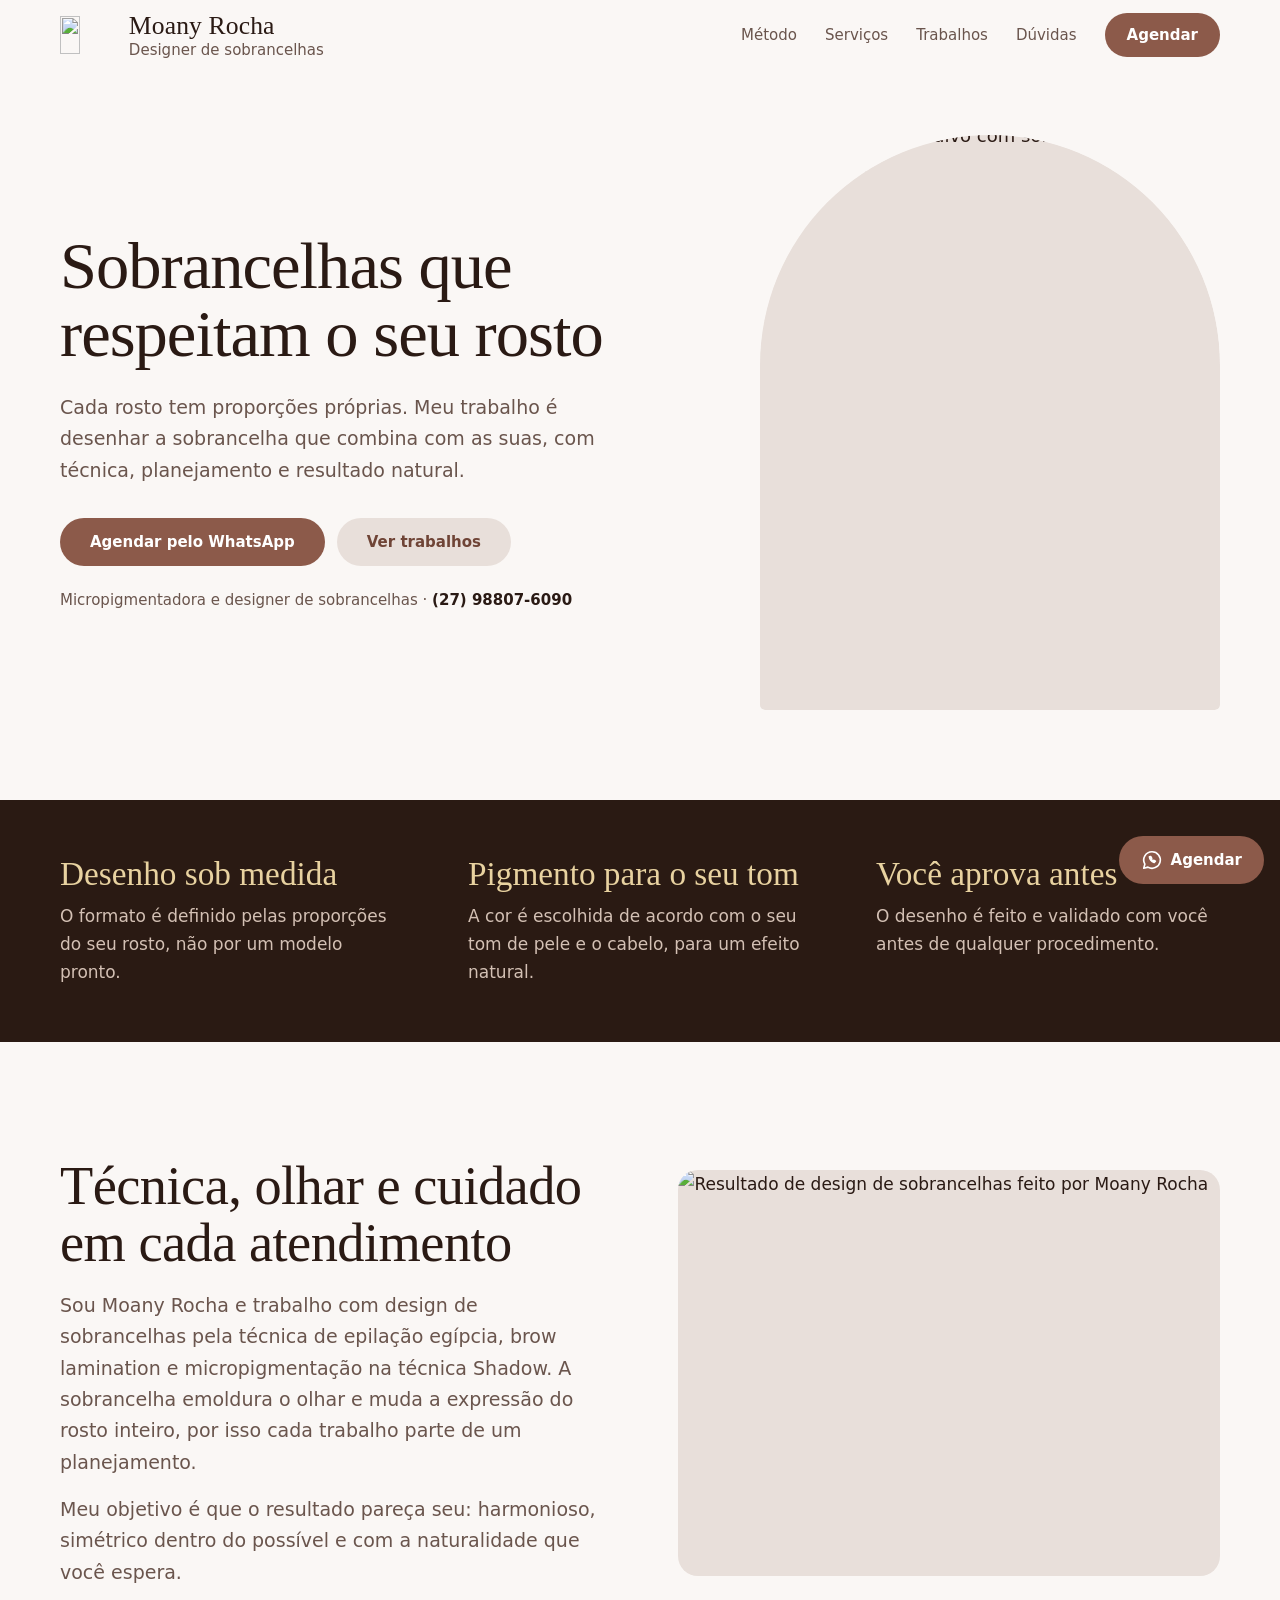
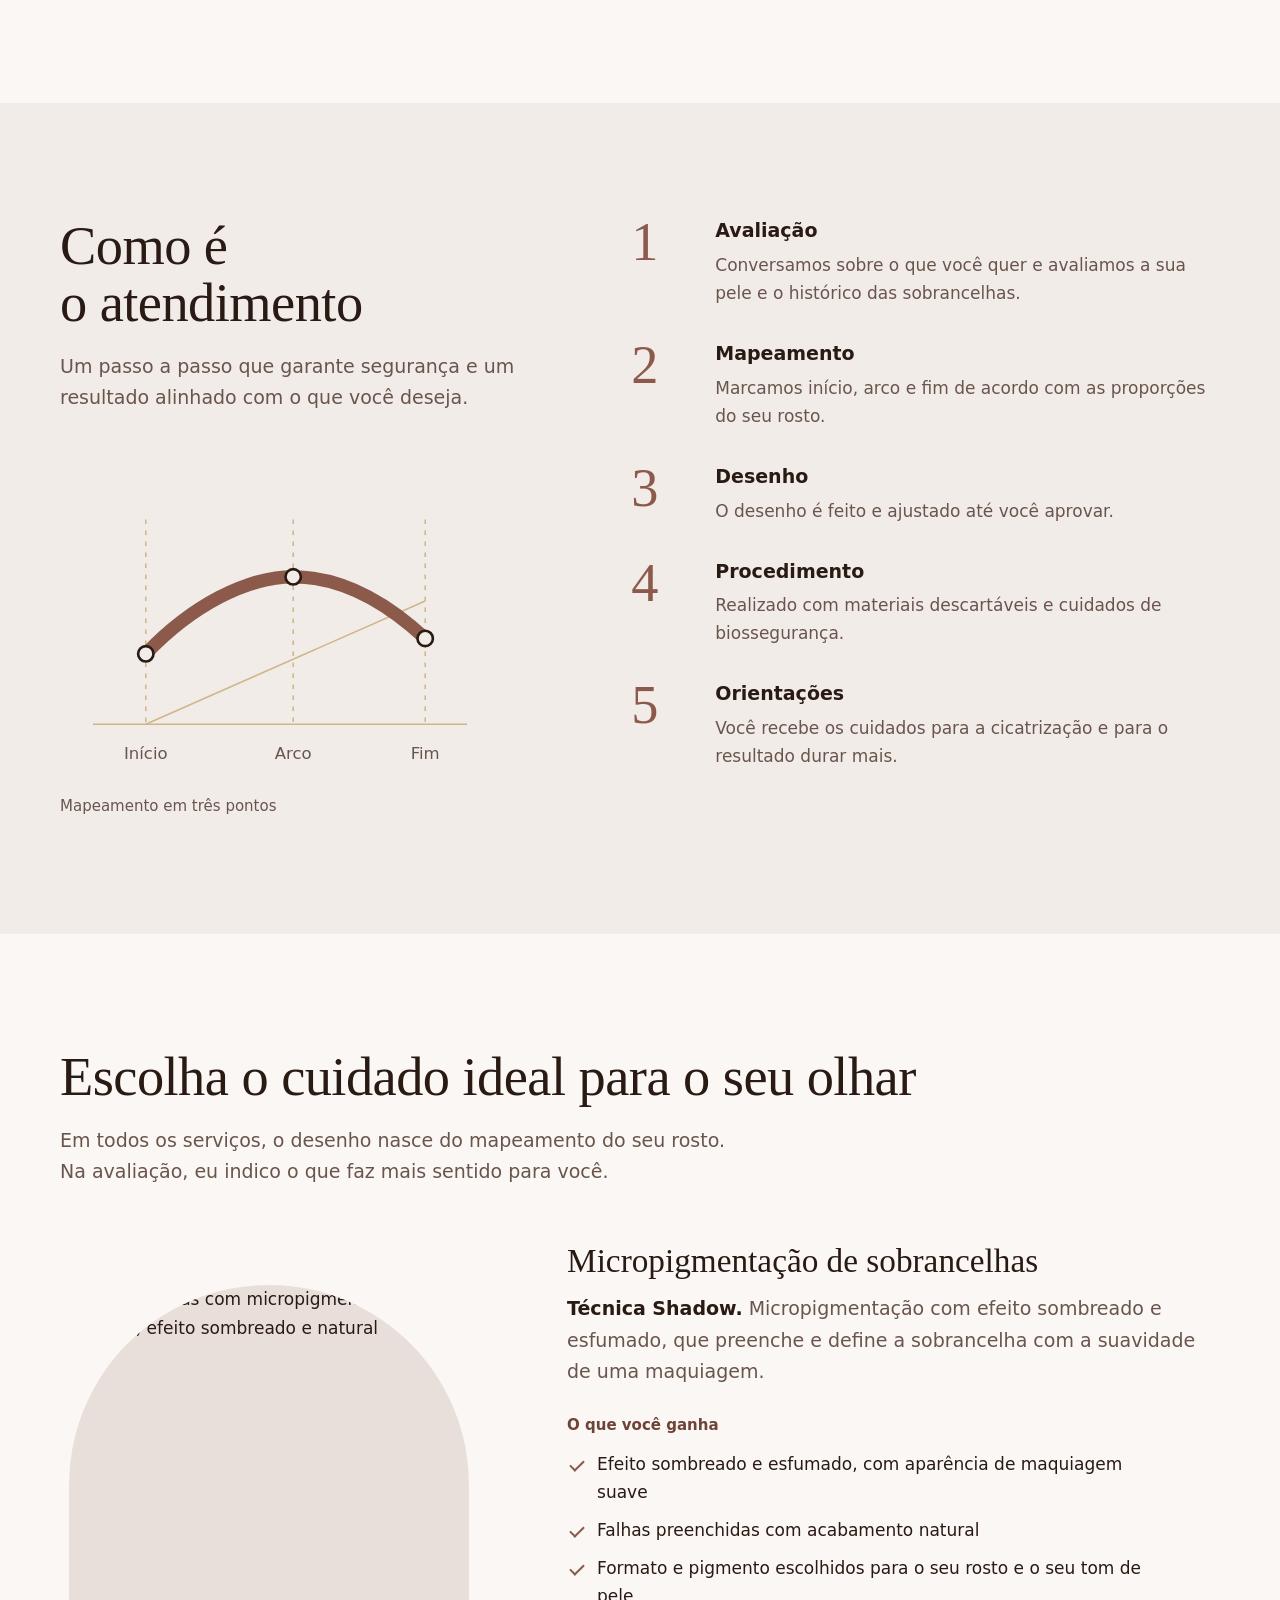
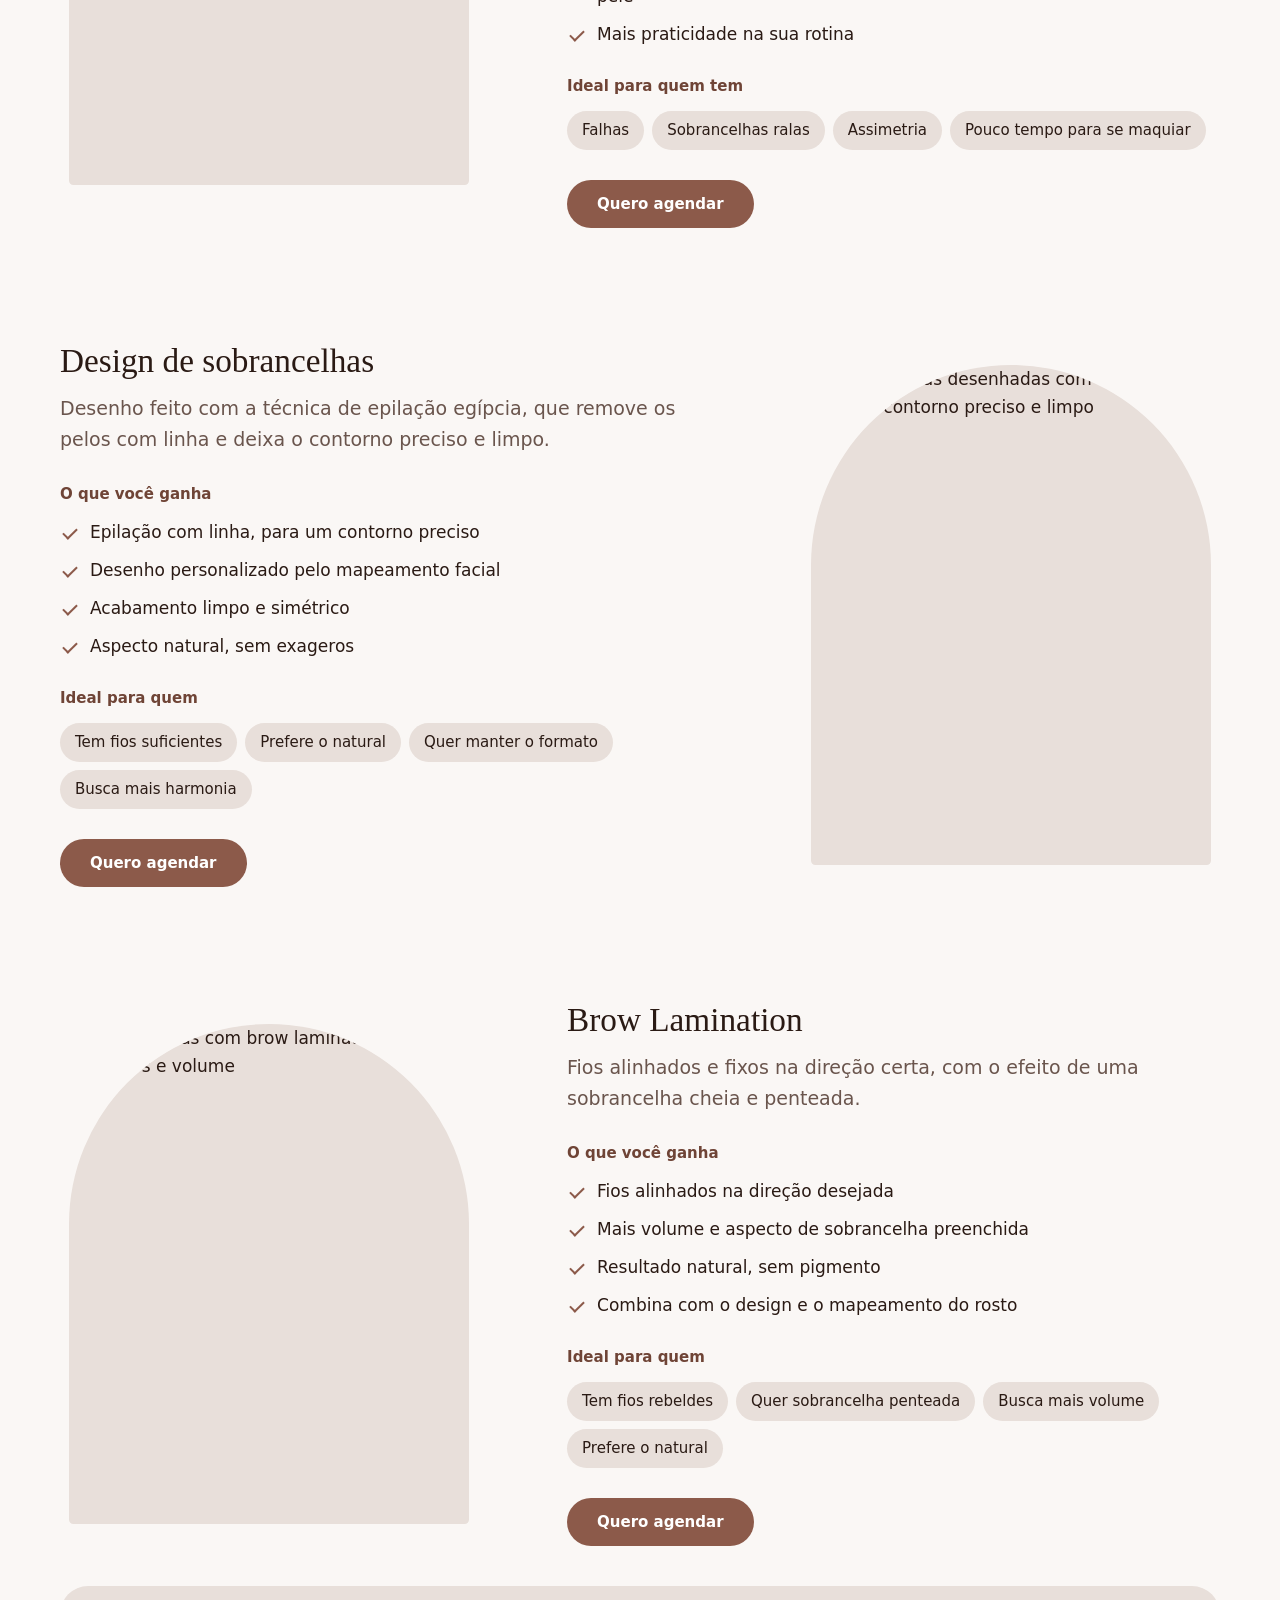
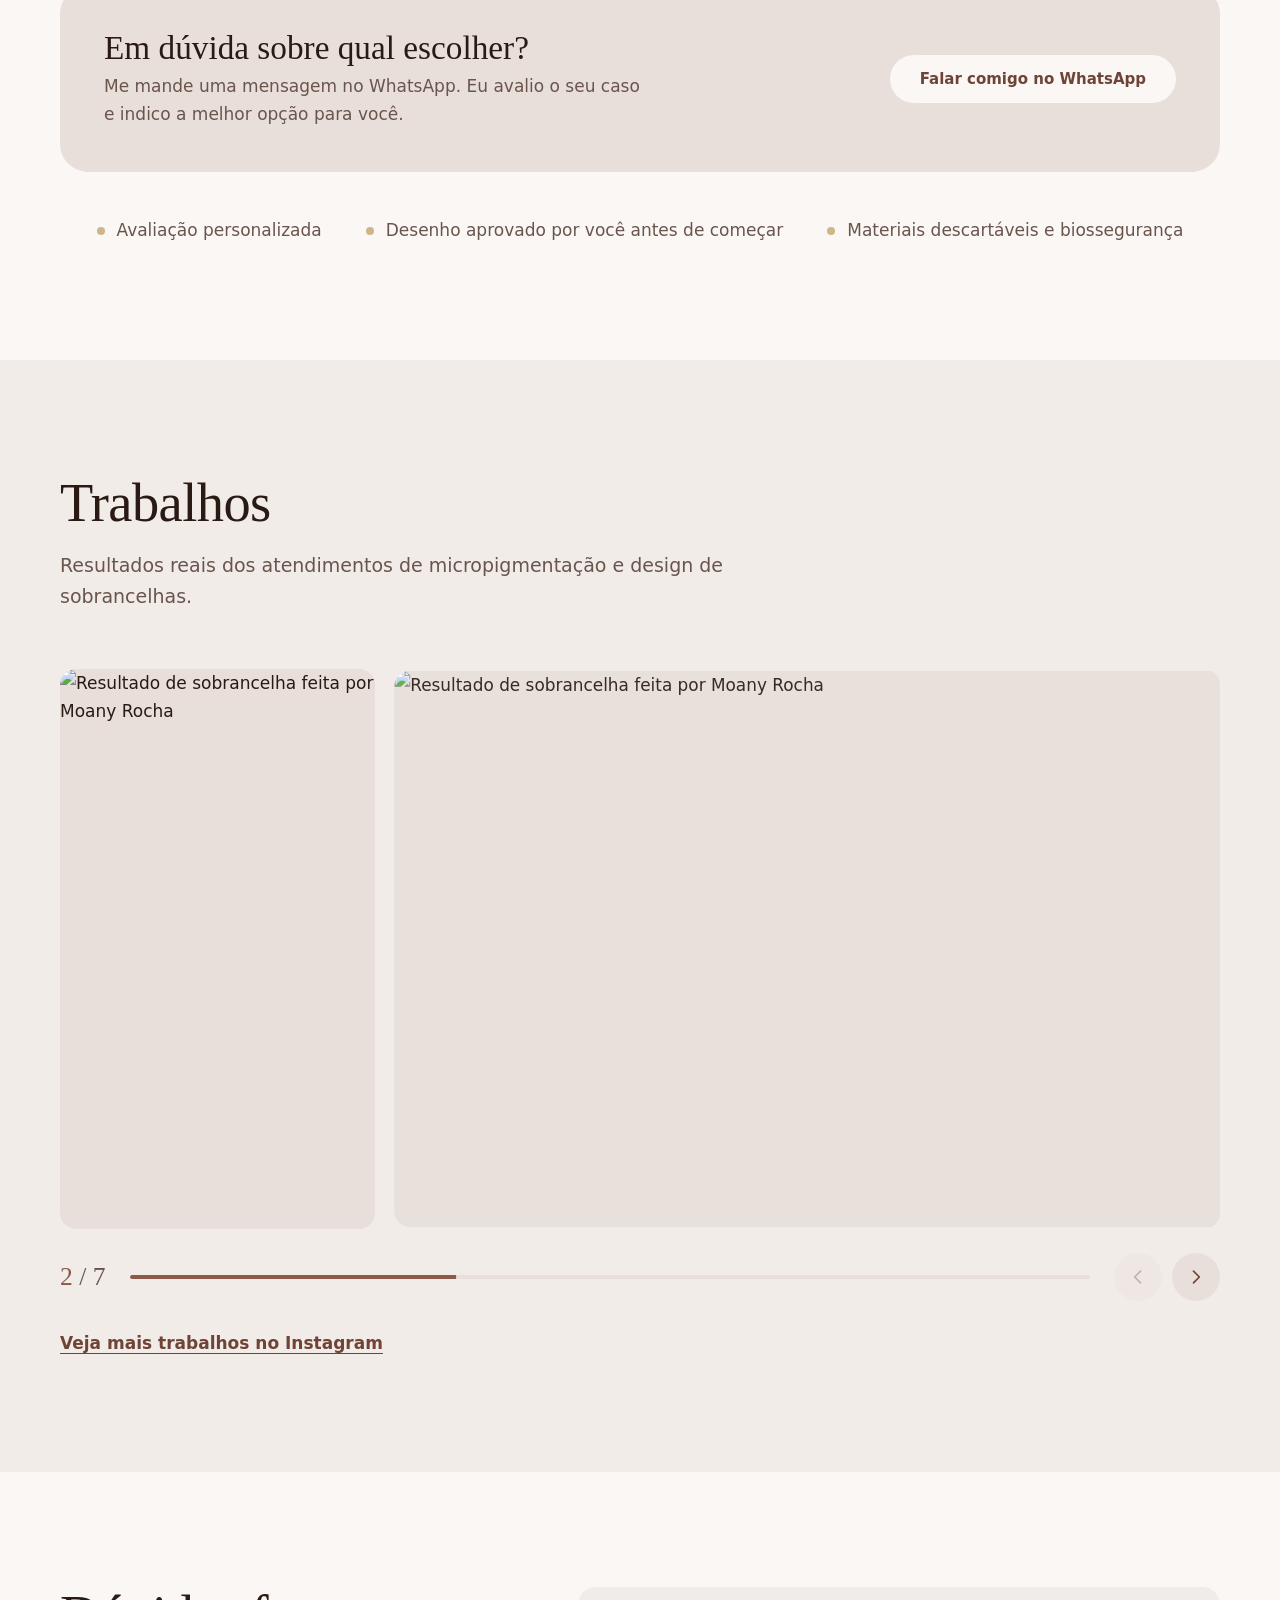
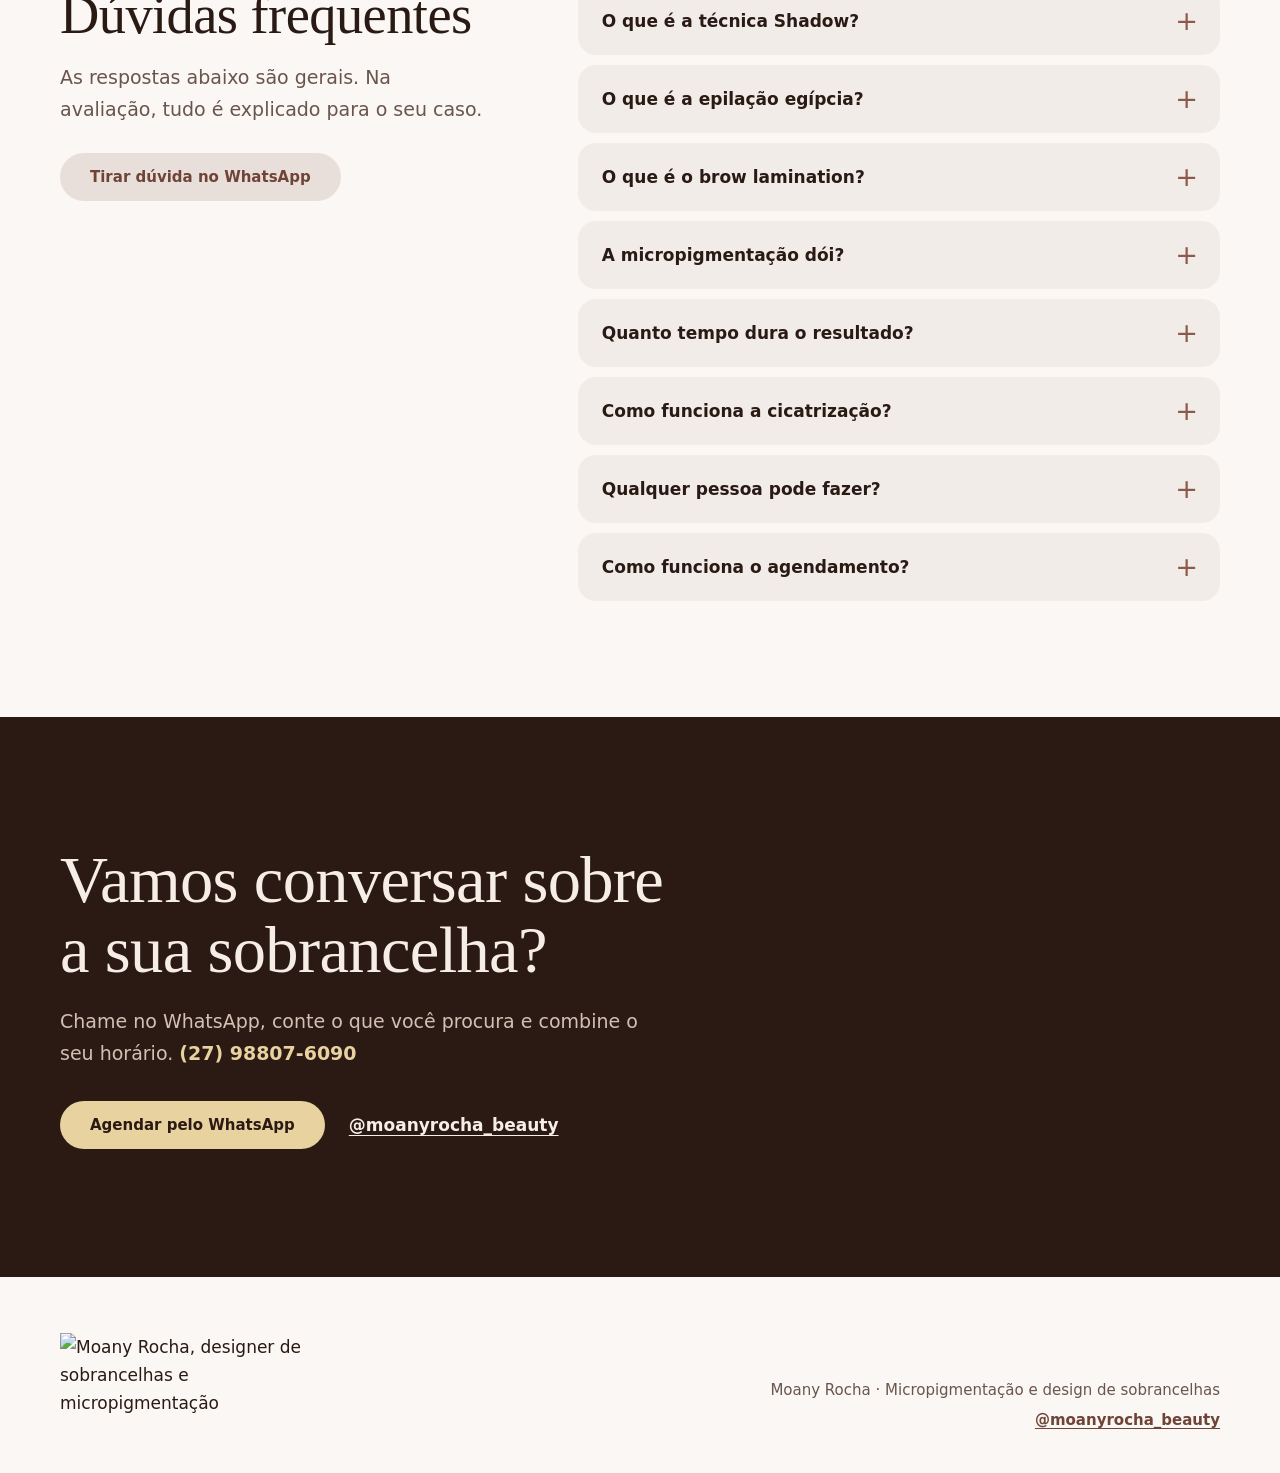
==== moabeauty-redesign/index.html @ 590654b7 "Adiciona arquivos do projeto" ====
<!doctype html>
<html lang="pt-BR">
<head>
<meta charset="utf-8">
<meta name="viewport" content="width=device-width,initial-scale=1,viewport-fit=cover">
<title>Moany Rocha Beauty | Designer de sobrancelhas e micropigmentação</title>
<meta name="description" content="Moany Rocha, designer de sobrancelhas e micropigmentadora. Micropigmentação Shadow, design com epilação egípcia e brow lamination. Agende pelo WhatsApp.">
<meta name="theme-color" content="#faf7f5">
<link rel="icon" href="img/logo-monograma.png" type="image/png">
<link rel="preload" href="fonts/instrument-serif-latin-400-normal.woff2" as="font" type="font/woff2" crossorigin>
<link rel="preload" href="fonts/figtree-latin-wght-normal.woff2" as="font" type="font/woff2" crossorigin>
<script>document.documentElement.classList.add("js")</script>
<style>
@font-face { font-family: "Instrument Serif"; src: url("fonts/instrument-serif-latin-400-normal.woff2") format("woff2"); font-weight: 400; font-style: normal; font-display: swap; }
@font-face { font-family: "Figtree"; src: url("fonts/figtree-latin-wght-normal.woff2") format("woff2"); font-weight: 300 900; font-style: normal; font-display: swap; }

/* ---------- tokens (derivados do logo: bronze-rosado, cacau e dourado do monograma) ---------- */
:root {
  color-scheme: light;
  --ground: #faf7f5;
  --surface: #f2ece9;
  --soft: #e8dfda;
  --ink: #2a1a14;
  --muted: #6a554d;
  --rose: #8c5a4a;
  --rose-deep: #6f4436;
  --cocoa: #2a1a13;
  --gold: #e8d2a0;
  --guide: #cfb68a;
  --on-cocoa: #f6ede7;
  --on-cocoa-muted: #d3c0b4;

  --font-display: "Instrument Serif", "Iowan Old Style", Georgia, serif;
  --font-body: "Figtree", system-ui, -apple-system, "Segoe UI", sans-serif;

  --ease-out: cubic-bezier(0.23, 1, 0.32, 1);
  --ease-in-out: cubic-bezier(0.77, 0, 0.175, 1);
  --radius: 20px;
  --t-small: 15px;
  --t-body: 17px;
  --t-lead: 19px;
  --t-h3: clamp(1.8rem, 2.6vw, 2.1rem);
  --t-h2: clamp(2.3rem, 4.4vw, 3.4rem);
  --t-display: clamp(2.7rem, 5.2vw, 4.7rem);
  interpolate-size: allow-keywords;
}

* { box-sizing: border-box; }
html { scroll-behavior: smooth; scroll-padding-top: 88px; -webkit-text-size-adjust: 100%; scrollbar-color: var(--guide) var(--ground); }
body { margin: 0; background: var(--ground); color: var(--ink); font-family: var(--font-body); font-size: 17px; line-height: 1.65; text-rendering: optimizeLegibility; -webkit-font-smoothing: antialiased; }
img { max-width: 100%; }
[hidden] { display: none !important; }
a { color: inherit; text-underline-offset: 0.22em; }
::selection { background: var(--gold); color: var(--cocoa); }
:focus-visible { outline: 3px solid var(--rose); outline-offset: 3px; border-radius: 6px; }
.on-cocoa :focus-visible, .cocoa :focus-visible { outline-color: var(--gold); }
.skip { position: absolute; left: 12px; top: -64px; z-index: 50; background: var(--cocoa); color: var(--on-cocoa); padding: 12px 18px; border-radius: 999px; text-decoration: none; font-weight: 600; transition: top 160ms var(--ease-out); }
.skip:focus { top: 12px; }

.wrap {
  max-width: 1200px; margin: 0 auto;
  padding-left: max(20px, env(safe-area-inset-left, 0px));
  padding-right: max(20px, env(safe-area-inset-right, 0px));
}

/* ---------- header ---------- */
.top { position: sticky; top: 0; z-index: 20; background: var(--ground); padding-top: env(safe-area-inset-top, 0px); transition: background-color 200ms var(--ease-out); }
.top.scrolled { background: var(--surface); }
.top .wrap { display: flex; align-items: center; justify-content: space-between; gap: 16px; padding-block: 12px; }
.brand { display: flex; align-items: center; gap: 12px; text-decoration: none; line-height: 1.1; min-width: 0; }
.brand img { display: block; height: 38px; width: auto; }
.brand b { display: block; font-family: var(--font-display); font-weight: 400; font-size: 1.6rem; letter-spacing: 0.005em; }
.brand small { display: block; font-size: var(--t-small); color: var(--muted); margin-top: 2px; }
.nav { display: flex; align-items: center; gap: 28px; font-size: var(--t-small); }
.nav a:not(.btn) { color: var(--muted); text-decoration: none; padding-block: 10px; position: relative; transition: color 160ms var(--ease-out); }
.nav a:not(.btn)::after { content: ""; position: absolute; left: 0; right: 0; bottom: 6px; height: 2px; background: var(--rose); transform: scaleX(0); transform-origin: left; transition: transform 240ms var(--ease-out); }
.progress { position: absolute; left: 0; right: 0; bottom: 0; height: 2px; background: var(--rose); transform-origin: left; transform: scaleX(var(--p, 0)); pointer-events: none; }

/* ---------- buttons ---------- */
.btn { display: inline-flex; align-items: center; justify-content: center; padding: 15px 30px; min-height: 48px; border: 0; border-radius: 999px; font: 600 var(--t-small)/1.2 var(--font-body); text-decoration: none; text-align: center; cursor: pointer; transition: background-color 160ms var(--ease-out), color 160ms var(--ease-out), transform 160ms var(--ease-out); -webkit-tap-highlight-color: transparent; }
.btn:active { transform: scale(0.97); }
.btn.primary { background: var(--rose); color: #fff; }
.btn.ghost { background: var(--soft); color: var(--rose-deep); }
.btn.gold { background: var(--gold); color: var(--cocoa); }
.nav .btn { padding: 10px 22px; min-height: 44px; }
@media (hover: hover) and (pointer: fine) {
  .nav a:not(.btn):hover { color: var(--ink); }
  .nav a:not(.btn):hover::after { transform: scaleX(1); }
  .btn.primary:hover { background: var(--rose-deep); }
  .btn.ghost:hover { background: #dfd2ca; }
  .btn.gold:hover { background: #f3e1b6; }
}

/* ---------- arco: a moldura do site ecoa o arco da sobrancelha ---------- */
.arch { margin: 0; aspect-ratio: 4 / 5; border-radius: 999px 999px 22px 22px; overflow: hidden; background: var(--soft); }
.arch img { display: block; width: 100%; height: 100%; object-fit: cover; }

/* ---------- hero ---------- */
.hero { display: grid; grid-template-columns: minmax(0, 1.15fr) minmax(0, 0.85fr); gap: clamp(32px, 6vw, 88px); align-items: center; padding-block: clamp(28px, 5vw, 64px) clamp(48px, 7vw, 96px); }
h1 { font-family: var(--font-display); font-weight: 400; font-size: var(--t-display); line-height: 1.02; letter-spacing: -0.015em; margin: 0 0 24px; text-wrap: balance; }
.lead { max-width: 31em; margin: 0 0 32px; font-size: var(--t-lead); color: var(--muted); }
.btns { display: flex; gap: 12px; flex-wrap: wrap; }
.fine { margin: 22px 0 0; font-size: var(--t-small); color: var(--muted); }
.num { font-weight: 600; color: var(--ink); white-space: nowrap; }
.hero-photo { width: min(100%, 470px); justify-self: end; }
.hero-photo img { scale: 1.06; transform-origin: 50% 40%; }

/* ---------- faixa de princípios (campo cacau) ---------- */
.cocoa { background: var(--cocoa); color: var(--on-cocoa); }
.principles .wrap { display: grid; grid-template-columns: repeat(3, minmax(0, 1fr)); gap: clamp(24px, 5vw, 72px); padding-block: 56px; }
.principles h3 { font-family: var(--font-display); font-weight: 400; font-size: var(--t-h3); line-height: 1.1; margin: 0 0 10px; color: var(--gold); }
.principles p { margin: 0; color: var(--on-cocoa-muted); font-size: var(--t-body); max-width: 24em; }

/* ---------- seções ---------- */
section { padding-block: clamp(64px, 9vw, 120px); }
h2 { font-family: var(--font-display); font-weight: 400; font-size: var(--t-h2); line-height: 1.05; letter-spacing: -0.01em; margin: 0 0 18px; text-wrap: balance; }
h3 { text-wrap: balance; }
.sec-lead { max-width: 36em; color: var(--muted); margin: 0 0 clamp(32px, 5vw, 56px); font-size: var(--t-lead); }
.alt { background: var(--surface); }

.about { display: grid; grid-template-columns: minmax(0, 1fr) minmax(0, 1fr); gap: clamp(32px, 6vw, 88px); align-items: center; }
.about p { margin: 0 0 16px; max-width: 34em; color: var(--muted); font-size: var(--t-lead); }
.about p:last-child { margin: 0; }
.about-photo { margin: 0; aspect-ratio: 4 / 3; border-radius: var(--radius); overflow: hidden; background: var(--soft); }
.about-photo img { display: block; width: 100%; height: 100%; object-fit: cover; object-position: 50% 45%; }

/* ---------- método ---------- */
.method { display: grid; grid-template-columns: minmax(0, 0.9fr) minmax(0, 1.1fr); gap: clamp(32px, 7vw, 104px); align-items: start; }
.method-side { position: sticky; top: 110px; }
.diagram { margin: 8px 0 0; max-width: 440px; }
.diagram svg { display: block; width: 100%; height: auto; }
.diagram figcaption { font-size: var(--t-small); color: var(--muted); margin-top: 6px; }
.g-line { stroke: var(--guide); stroke-width: 1.4; fill: none; }
.g-dash { stroke: var(--guide); stroke-width: 1.4; stroke-dasharray: 4 6; fill: none; }
.g-brow { stroke: var(--rose); stroke-width: 12; stroke-linecap: round; stroke-linejoin: round; fill: none; }
.g-dot { fill: var(--surface); stroke: var(--ink); stroke-width: 2.4; }
.g-txt { fill: var(--muted); font-family: var(--font-body); font-size: 15px; font-weight: 500; }
.steps { list-style: none; margin: 0; padding: 0; display: grid; gap: 34px; counter-reset: s; }
.steps li { counter-increment: s; display: grid; grid-template-columns: 64px minmax(0, 1fr); gap: 8px 20px; align-items: start; }
.steps li::before { content: counter(s); font-family: var(--font-display); font-size: var(--t-h2); line-height: 0.9; color: var(--rose); grid-row: 1 / span 2; font-variant-numeric: lining-nums; }
.steps h3 { margin: 0; font-size: var(--t-lead); font-weight: 600; line-height: 1.3; }
.steps p { margin: 0; color: var(--muted); font-size: var(--t-body); max-width: 32em; }

/* ---------- serviços ---------- */
.svc { display: grid; gap: clamp(64px, 9vw, 120px); }
.svc-row { display: grid; grid-template-columns: minmax(0, 0.78fr) minmax(0, 1.22fr); gap: clamp(32px, 7vw, 104px); align-items: center; }
.svc-row .arch { width: min(100%, 400px); justify-self: center; }
.svc-row:nth-child(even) { grid-template-columns: minmax(0, 1.22fr) minmax(0, 0.78fr); }
.svc-row:nth-child(even) .arch { order: 2; }
.svc h3 { font-family: var(--font-display); font-weight: 400; font-size: var(--t-h3); line-height: 1.08; margin: 0 0 14px; }
.svc .pitch { margin: 0 0 26px; color: var(--muted); font-size: var(--t-lead); max-width: 34em; }
.svc .pitch strong { color: var(--ink); font-weight: 600; }
.svc h4 { margin: 0 0 12px; font-size: var(--t-small); font-weight: 600; color: var(--rose-deep); }
.checks { margin: 0 0 26px; padding: 0; list-style: none; display: grid; gap: 10px; max-width: 34em; }
.checks li { padding-left: 30px; position: relative; font-size: var(--t-body); }
.checks li::before { content: ""; position: absolute; left: 6px; top: 0.4em; width: 6px; height: 12px; border: solid var(--rose); border-width: 0 2px 2px 0; transform: rotate(45deg); }
.chips { display: flex; flex-wrap: wrap; gap: 8px; margin: 0 0 30px; }
.chips span { background: var(--soft); border-radius: 999px; padding: 7px 15px; font-size: var(--t-small); }
.assure { list-style: none; margin: 44px 0 0; padding: 0; display: flex; flex-wrap: wrap; justify-content: center; gap: 12px 44px; color: var(--muted); font-size: var(--t-body); }
.assure li { position: relative; padding-left: 20px; }
.assure li::before { content: ""; position: absolute; left: 0; top: 0.62em; width: 8px; height: 8px; border-radius: 50%; background: var(--guide); }
.unsure { margin-top: 40px; background: var(--soft); border-radius: 28px; padding: clamp(28px, 4vw, 44px); display: flex; align-items: center; justify-content: space-between; gap: 24px; flex-wrap: wrap; }
.unsure h3 { font-family: var(--font-display); font-weight: 400; font-size: var(--t-h3); line-height: 1.1; margin: 0 0 6px; }
.unsure p { margin: 0; color: var(--muted); max-width: 32em; }
.unsure .btn { background: var(--ground); color: var(--rose-deep); }
@media (hover: hover) and (pointer: fine) { .unsure .btn:hover { background: #fff; } }

/* ---------- trabalhos ---------- */
.carousel { --h: clamp(400px, 64vh, 560px); }
.track { display: flex; align-items: center; gap: 16px; overflow-x: auto; scroll-snap-type: x mandatory; scroll-behavior: smooth; scrollbar-width: none; overscroll-behavior-x: contain; cursor: grab; border-radius: 16px; }
.track::-webkit-scrollbar { display: none; }
.track.drag { scroll-snap-type: none; scroll-behavior: auto; cursor: grabbing; user-select: none; }
.slide { flex: 0 0 auto; height: var(--h); margin: 0; border-radius: 16px; overflow: hidden; scroll-snap-align: start; background: var(--soft); opacity: calc(0.55 + 0.45 * var(--a, 1)); }
.slide img { display: block; height: 100%; width: auto; max-width: none; -webkit-user-drag: none; user-select: none; }
.car-ctl { display: flex; align-items: center; gap: 24px; margin-top: 24px; }
.car-count { font-family: var(--font-display); font-size: 1.6rem; line-height: 1; color: var(--muted); font-variant-numeric: tabular-nums; white-space: nowrap; }
.car-count b { font-weight: 400; color: var(--rose); }
.car-bar { flex: 1; height: 4px; background: var(--soft); border-radius: 4px; overflow: hidden; }
.car-bar span { display: block; height: 100%; background: var(--rose); border-radius: 4px; transform-origin: left; transform: scaleX(0.2); transition: transform 200ms var(--ease-out); }
.car-btns { display: flex; gap: 10px; }
.car-btn { width: 48px; height: 48px; border-radius: 50%; border: 0; background: var(--soft); color: var(--rose-deep); display: grid; place-items: center; cursor: pointer; padding: 0; transition: background-color 160ms var(--ease-out), color 160ms var(--ease-out), transform 160ms var(--ease-out), opacity 160ms var(--ease-out); }
.car-btn:active:not(:disabled) { transform: scale(0.95); }
.car-btn:disabled { opacity: 0.35; cursor: default; }
@media (hover: hover) and (pointer: fine) { .car-btn:hover:not(:disabled) { background: var(--rose); color: #fff; } }
.more { margin: 28px 0 0; }
.more a { color: var(--rose-deep); font-weight: 600; }

/* ---------- dúvidas ---------- */
.faq-wrap { display: grid; grid-template-columns: minmax(0, 0.8fr) minmax(0, 1.2fr); gap: clamp(32px, 7vw, 104px); align-items: start; }
.faq-intro { position: sticky; top: 110px; }
.faq-intro .sec-lead { margin-bottom: 28px; }
.faq-list { display: grid; gap: 10px; }
details { background: var(--surface); border-radius: 18px; transition: background-color 200ms var(--ease-out); }
details[open] { background: var(--soft); }
summary { cursor: pointer; list-style: none; padding: 20px 56px 20px 24px; min-height: 60px; font-weight: 600; font-size: var(--t-body); position: relative; border-radius: 18px; }
summary::-webkit-details-marker { display: none; }
summary::after { content: "+"; position: absolute; right: 22px; top: 50%; font-size: 1.7rem; font-weight: 400; line-height: 1; color: var(--rose); transform: translateY(-50%); transition: transform 220ms var(--ease-out); }
details[open] summary::after { transform: translateY(-50%) rotate(45deg); }
details p { margin: 0; padding: 0 24px 22px; color: var(--muted); max-width: 40em; }
details::details-content { block-size: 0; overflow: clip; transition: block-size 260ms var(--ease-out), content-visibility 260ms var(--ease-out) allow-discrete; }
details[open]::details-content { block-size: auto; }
@media (hover: hover) and (pointer: fine) { details:not([open]):hover { background: var(--soft); } }

/* ---------- contato ---------- */
.cta-sec { padding-block: clamp(72px, 10vw, 136px); }
.cta { display: grid; gap: 22px; justify-items: start; }
.cta h2 { color: var(--on-cocoa); max-width: 14em; margin: 0; font-size: var(--t-display); }
.cta p { margin: 0; color: var(--on-cocoa-muted); max-width: 32em; font-size: var(--t-lead); }
.cta .num { color: var(--gold); }
.cta-actions { display: flex; gap: 12px 24px; flex-wrap: wrap; align-items: center; margin-top: 10px; }
.cta-actions a:not(.btn) { color: var(--on-cocoa); font-weight: 600; }

/* ---------- rodapé ---------- */
footer { background: var(--ground); }
.foot { display: flex; align-items: flex-end; justify-content: space-between; gap: 32px; flex-wrap: wrap; padding-block: 56px 40px; }
.foot img { display: block; width: 260px; max-width: 100%; height: auto; }
.foot-info { color: var(--muted); font-size: var(--t-small); display: grid; gap: 6px; justify-items: end; text-align: right; }
.foot-info a { color: var(--rose-deep); font-weight: 600; }

.fab { position: fixed; right: max(16px, env(safe-area-inset-right, 0px)); bottom: calc(16px + env(safe-area-inset-bottom, 0px)); z-index: 25; display: inline-flex; align-items: center; gap: 8px; min-height: 48px; background: var(--rose); color: #fff; padding: 13px 22px; border-radius: 999px; text-decoration: none; font-weight: 600; font-size: 15px; line-height: 1; transition: background-color 160ms var(--ease-out), transform 160ms var(--ease-out), opacity 200ms var(--ease-out), visibility 200ms; }
.fab.away { opacity: 0; visibility: hidden; pointer-events: none; }
.fab:active { transform: scale(0.97); }
@media (hover: hover) and (pointer: fine) { .fab:hover { background: var(--rose-deep); } }

/* ---------- responsivo ---------- */
@media (max-width: 1000px) {
  .method, .faq-wrap { grid-template-columns: minmax(0, 1fr); }
  .method-side, .faq-intro { position: static; }
  .diagram { max-width: 400px; }
}
@media (max-width: 860px) {
  .hero { grid-template-columns: minmax(0, 1fr); gap: 36px; padding-block: 20px 56px; }
  .hero-photo { justify-self: center; width: min(100%, 360px); }
  .about { grid-template-columns: minmax(0, 1fr); }
  .svc-row, .svc-row:nth-child(even) { grid-template-columns: minmax(0, 1fr); gap: 28px; }
  .svc-row:nth-child(even) .arch { order: 0; }
  .svc-row .arch { width: min(100%, 340px); }
  .unsure .btn { width: 100%; }
  .carousel { --h: clamp(320px, 56vh, 440px); }
  .slide.land { height: auto; width: min(520px, calc(100vw - 56px)); }
  .slide.land img { width: 100%; height: auto; }
  .nav a:not(.btn) { display: none; }
  .foot { flex-direction: column; align-items: flex-start; }
  .foot-info { justify-items: start; text-align: left; }
}
@media (max-width: 640px) {
  .principles .wrap { grid-template-columns: minmax(0, 1fr); gap: 28px; padding-block: 44px; }
  .principles p { max-width: none; }
}
@media (max-width: 480px) {
  .fab { width: 56px; height: 56px; padding: 0; justify-content: center; }
  .fab span { display: none; }
}
@media (max-width: 420px) {
  .brand small { display: none; }
  .btns .btn { width: 100%; }
}

/* ---------- movimento (um momento autoral na abertura; o resto é resposta) ---------- */
@media (prefers-reduced-motion: no-preference) {
  @keyframes rise { from { opacity: 0; transform: translateY(18px); } to { opacity: 1; transform: none; } }
  @keyframes unveil { from { opacity: 0; clip-path: inset(14% 0 0 0 round 999px 999px 22px 22px); } to { opacity: 1; clip-path: inset(0 0 0 0 round 999px 999px 22px 22px); } }

  .hero h1, .hero .lead, .hero .btns, .hero .fine { animation: rise 560ms var(--ease-out) both; }
  .hero .lead { animation-delay: 70ms; }
  .hero .btns { animation-delay: 140ms; }
  .hero .fine { animation-delay: 200ms; }
  .hero-photo { animation: unveil 900ms var(--ease-in-out) 80ms both; }

  /* revelação ao rolar: começa visível o suficiente, sai de baixo, rápido */
  .reveal { transition: opacity 520ms var(--ease-out) var(--d, 0ms), transform 520ms var(--ease-out) var(--d, 0ms); }
  .reveal:not(.is-in) { opacity: 0; transform: translateY(18px); }

  /* diagrama se desenha quando entra na tela */
  .js .diagram .g-brow { stroke-dasharray: 1; stroke-dashoffset: 0; }
  .js .diagram:not(.seen) .g-brow { stroke-dashoffset: 1; }
  .js .diagram .g-brow { transition: stroke-dashoffset 1.3s var(--ease-in-out) 0.2s; }
  .js .diagram .g-dot, .js .diagram .g-txt, .js .diagram .g-dash { transition: opacity 400ms var(--ease-out) var(--t, 0ms), scale 400ms var(--ease-out) var(--t, 0ms); transform-box: fill-box; transform-origin: center; }
  .js .diagram:not(.seen) .g-dot { opacity: 0; scale: 0.6; }
  .js .diagram:not(.seen) .g-txt, .js .diagram:not(.seen) .g-dash { opacity: 0; }

  .slide { scale: calc(0.96 + 0.04 * var(--a, 1)); }
  .slide img { transition: scale 600ms var(--ease-out); }
}
@media (prefers-reduced-motion: reduce) {
  html { scroll-behavior: auto; }
  .hero-photo img { scale: 1; }
}
@media (hover: hover) and (pointer: fine) and (prefers-reduced-motion: no-preference) {
  .slide:hover img { scale: 1.03; }
}
</style>
</head>
<body>
<a class="skip" href="#conteudo">Pular para o conteúdo</a>

<header class="top">
  <div class="progress" aria-hidden="true"></div>
  <div class="wrap">
    <a class="brand" href="#inicio" aria-label="Moany Rocha, início"><img src="img/logo-monograma.png" alt="" width="220" height="147"><span><b>Moany Rocha</b><small>Designer de sobrancelhas</small></span></a>
    <nav class="nav" aria-label="Seções">
      <a href="#metodo">Método</a>
      <a href="#servicos">Serviços</a>
      <a href="#trabalhos">Trabalhos</a>
      <a href="#duvidas">Dúvidas</a>
      <a class="btn primary" href="https://wa.me/5527988076090?text=Ol%C3%A1%2C%20Moany%21%20Vim%20pelo%20seu%20site%20e%20gostaria%20de%20agendar%20um%20hor%C3%A1rio.">Agendar</a>
    </nav>
  </div>
</header>

<main id="conteudo">
  <div class="wrap" id="inicio">
    <div class="hero">
      <div>
        <h1>Sobrancelhas que respeitam o seu rosto</h1>
        <p class="lead">Cada rosto tem proporções próprias. Meu trabalho é desenhar a sobrancelha que combina com as suas, com técnica, planejamento e resultado natural.</p>
        <div class="btns">
          <a class="btn primary" href="https://wa.me/5527988076090?text=Ol%C3%A1%2C%20Moany%21%20Vim%20pelo%20seu%20site%20e%20gostaria%20de%20agendar%20um%20hor%C3%A1rio.">Agendar pelo WhatsApp</a>
          <a class="btn ghost" href="#trabalhos">Ver trabalhos</a>
        </div>
        <p class="fine">Micropigmentadora e designer de sobrancelhas · <span class="num">(27) 98807-6090</span></p>
      </div>
      <figure class="arch hero-photo"><img src="img/trabalho-2.jpg" alt="Cliente de cabelo ruivo com sobrancelhas feitas por Moany Rocha" width="720" height="1280" fetchpriority="high" decoding="async"></figure>
    </div>
  </div>

  <div class="principles cocoa">
    <div class="wrap">
      <div><h3>Desenho sob medida</h3><p>O formato é definido pelas proporções do seu rosto, não por um modelo pronto.</p></div>
      <div><h3>Pigmento para o seu tom</h3><p>A cor é escolhida de acordo com o seu tom de pele e o cabelo, para um efeito natural.</p></div>
      <div><h3>Você aprova antes</h3><p>O desenho é feito e validado com você antes de qualquer procedimento.</p></div>
    </div>
  </div>

  <section id="sobre">
    <div class="wrap about">
      <div class="about-copy">
        <h2>Técnica, olhar e cuidado em cada atendimento</h2>
        <p>Sou Moany Rocha e trabalho com design de sobrancelhas pela técnica de epilação egípcia, brow lamination e micropigmentação na técnica Shadow. A sobrancelha emoldura o olhar e muda a expressão do rosto inteiro, por isso cada trabalho parte de um planejamento.</p>
        <p>Meu objetivo é que o resultado pareça seu: harmonioso, simétrico dentro do possível e com a naturalidade que você espera.</p>
      </div>
      <figure class="about-photo"><img src="img/trabalho-6.jpg" alt="Resultado de design de sobrancelhas feito por Moany Rocha" width="1100" height="825" loading="lazy" decoding="async"></figure>
    </div>
  </section>

  <section id="metodo" class="alt">
    <div class="wrap method">
      <div class="method-side">
        <h2>Como é o atendimento</h2>
        <p class="sec-lead">Um passo a passo que garante segurança e um resultado alinhado com o que você deseja.</p>
        <figure class="diagram">
          <svg viewBox="0 0 400 290" role="img" aria-label="Diagrama do mapeamento da sobrancelha em três pontos: início, arco e fim">
            <line class="g-line" x1="30" y1="232" x2="370" y2="232"/>
            <line class="g-dash" x1="78" y1="46" x2="78" y2="232" style="--t:200ms"/>
            <line class="g-dash" x1="212" y1="46" x2="212" y2="232" style="--t:300ms"/>
            <line class="g-dash" x1="332" y1="46" x2="332" y2="232" style="--t:400ms"/>
            <path class="g-line" d="M78 232 L332 120"/>
            <path class="g-brow" pathLength="1" d="M78 168 C120 124 170 98 212 98 C262 98 304 128 332 154"/>
            <circle class="g-dot" cx="78" cy="168" r="7" style="--t:500ms"/>
            <circle class="g-dot" cx="212" cy="98" r="7" style="--t:900ms"/>
            <circle class="g-dot" cx="332" cy="154" r="7" style="--t:1300ms"/>
            <text class="g-txt" x="78" y="264" text-anchor="middle" style="--t:500ms">Início</text>
            <text class="g-txt" x="212" y="264" text-anchor="middle" style="--t:900ms">Arco</text>
            <text class="g-txt" x="332" y="264" text-anchor="middle" style="--t:1300ms">Fim</text>
          </svg>
          <figcaption>Mapeamento em três pontos</figcaption>
        </figure>
      </div>
      <ol class="steps">
        <li><h3>Avaliação</h3><p>Conversamos sobre o que você quer e avaliamos a sua pele e o histórico das sobrancelhas.</p></li>
        <li><h3>Mapeamento</h3><p>Marcamos início, arco e fim de acordo com as proporções do seu rosto.</p></li>
        <li><h3>Desenho</h3><p>O desenho é feito e ajustado até você aprovar.</p></li>
        <li><h3>Procedimento</h3><p>Realizado com materiais descartáveis e cuidados de biossegurança.</p></li>
        <li><h3>Orientações</h3><p>Você recebe os cuidados para a cicatrização e para o resultado durar mais.</p></li>
      </ol>
    </div>
  </section>

  <section id="servicos">
    <div class="wrap">
      <h2>Escolha o cuidado ideal para o seu olhar</h2>
      <p class="sec-lead">Em todos os serviços, o desenho nasce do mapeamento do seu rosto. Na avaliação, eu indico o que faz mais sentido para você.</p>
      <div class="svc">
        <article class="svc-row">
          <figure class="arch"><img src="img/trabalho-7.jpg" alt="Sobrancelhas com micropigmentação Shadow, efeito sombreado e natural" width="800" height="1421" loading="lazy" decoding="async"></figure>
          <div class="svc-body">
            <h3>Micropigmentação de sobrancelhas</h3>
            <p class="pitch"><strong>Técnica Shadow.</strong> Micropigmentação com efeito sombreado e esfumado, que preenche e define a sobrancelha com a suavidade de uma maquiagem.</p>
            <h4>O que você ganha</h4>
            <ul class="checks">
              <li>Efeito sombreado e esfumado, com aparência de maquiagem suave</li>
              <li>Falhas preenchidas com acabamento natural</li>
              <li>Formato e pigmento escolhidos para o seu rosto e o seu tom de pele</li>
              <li>Mais praticidade na sua rotina</li>
            </ul>
            <h4>Ideal para quem tem</h4>
            <div class="chips"><span>Falhas</span><span>Sobrancelhas ralas</span><span>Assimetria</span><span>Pouco tempo para se maquiar</span></div>
            <a class="btn primary" href="https://wa.me/5527988076090?text=Ol%C3%A1%2C%20Moany%21%20Vim%20pelo%20seu%20site%20e%20gostaria%20de%20agendar%20um%20hor%C3%A1rio.">Quero agendar</a>
          </div>
        </article>

        <article class="svc-row">
          <figure class="arch"><img src="img/trabalho-3.jpg" alt="Sobrancelhas desenhadas com epilação egípcia, contorno preciso e limpo" width="1100" height="619" loading="lazy" decoding="async" style="object-position: 64% 50%"></figure>
          <div class="svc-body">
            <h3>Design de sobrancelhas</h3>
            <p class="pitch">Desenho feito com a técnica de epilação egípcia, que remove os pelos com linha e deixa o contorno preciso e limpo.</p>
            <h4>O que você ganha</h4>
            <ul class="checks">
              <li>Epilação com linha, para um contorno preciso</li>
              <li>Desenho personalizado pelo mapeamento facial</li>
              <li>Acabamento limpo e simétrico</li>
              <li>Aspecto natural, sem exageros</li>
            </ul>
            <h4>Ideal para quem</h4>
            <div class="chips"><span>Tem fios suficientes</span><span>Prefere o natural</span><span>Quer manter o formato</span><span>Busca mais harmonia</span></div>
            <a class="btn primary" href="https://wa.me/5527988076090?text=Ol%C3%A1%2C%20Moany%21%20Vim%20pelo%20seu%20site%20e%20gostaria%20de%20agendar%20um%20hor%C3%A1rio.">Quero agendar</a>
          </div>
        </article>

        <article class="svc-row">
          <figure class="arch"><img src="img/trabalho-5.jpg" alt="Sobrancelhas com brow lamination, fios alinhados e volume" width="800" height="1421" loading="lazy" decoding="async"></figure>
          <div class="svc-body">
            <h3>Brow Lamination</h3>
            <p class="pitch">Fios alinhados e fixos na direção certa, com o efeito de uma sobrancelha cheia e penteada.</p>
            <h4>O que você ganha</h4>
            <ul class="checks">
              <li>Fios alinhados na direção desejada</li>
              <li>Mais volume e aspecto de sobrancelha preenchida</li>
              <li>Resultado natural, sem pigmento</li>
              <li>Combina com o design e o mapeamento do rosto</li>
            </ul>
            <h4>Ideal para quem</h4>
            <div class="chips"><span>Tem fios rebeldes</span><span>Quer sobrancelha penteada</span><span>Busca mais volume</span><span>Prefere o natural</span></div>
            <a class="btn primary" href="https://wa.me/5527988076090?text=Ol%C3%A1%2C%20Moany%21%20Vim%20pelo%20seu%20site%20e%20gostaria%20de%20agendar%20um%20hor%C3%A1rio.">Quero agendar</a>
          </div>
        </article>
      </div>

      <div class="unsure">
        <div>
          <h3>Em dúvida sobre qual escolher?</h3>
          <p>Me mande uma mensagem no WhatsApp. Eu avalio o seu caso e indico a melhor opção para você.</p>
        </div>
        <a class="btn ghost" href="https://wa.me/5527988076090?text=Ol%C3%A1%2C%20Moany%21%20Vim%20pelo%20seu%20site%20e%20tenho%20uma%20d%C3%BAvida%20sobre%20qual%20servi%C3%A7o%20escolher.">Falar comigo no WhatsApp</a>
      </div>

      <ul class="assure">
        <li>Avaliação personalizada</li>
        <li>Desenho aprovado por você antes de começar</li>
        <li>Materiais descartáveis e biossegurança</li>
      </ul>
    </div>
  </section>

  <section id="trabalhos" class="alt">
    <div class="wrap">
      <h2>Trabalhos</h2>
      <p class="sec-lead">Resultados reais dos atendimentos de micropigmentação e design de sobrancelhas.</p>
      <div class="carousel">
        <div class="track" id="track" tabindex="0" role="region" aria-label="Fotos dos trabalhos">
          <figure class="slide"><img src="img/trabalho-1.jpg" alt="Resultado de sobrancelha feita por Moany Rocha" width="720" height="1280" draggable="false" loading="lazy" decoding="async"></figure>
          <figure class="slide land"><img src="img/trabalho-3.jpg" alt="Resultado de sobrancelha feita por Moany Rocha" width="1100" height="619" draggable="false" loading="lazy" decoding="async"></figure>
          <figure class="slide"><img src="img/trabalho-5.jpg" alt="Resultado de sobrancelha feita por Moany Rocha" width="800" height="1421" draggable="false" loading="lazy" decoding="async"></figure>
          <figure class="slide"><img src="img/trabalho-2.jpg" alt="Resultado de sobrancelha feita por Moany Rocha" width="720" height="1280" draggable="false" loading="lazy" decoding="async"></figure>
          <figure class="slide land"><img src="img/trabalho-6.jpg" alt="Resultado de sobrancelha feita por Moany Rocha" width="1100" height="825" draggable="false" loading="lazy" decoding="async"></figure>
          <figure class="slide"><img src="img/trabalho-4.jpg" alt="Resultado de sobrancelha feita por Moany Rocha" width="800" height="1421" draggable="false" loading="lazy" decoding="async"></figure>
          <figure class="slide"><img src="img/trabalho-7.jpg" alt="Resultado de sobrancelha feita por Moany Rocha" width="800" height="1421" draggable="false" loading="lazy" decoding="async"></figure>
        </div>
        <div class="car-ctl">
          <span class="car-count" aria-hidden="true"><b id="cnt">1</b> / <span id="tot">7</span></span>
          <div class="car-bar" aria-hidden="true"><span></span></div>
          <div class="car-btns">
            <button class="car-btn" id="prev" type="button" aria-label="Fotos anteriores"><svg viewBox="0 0 24 24" width="20" height="20" fill="none" stroke="currentColor" stroke-width="2" stroke-linecap="round" stroke-linejoin="round" aria-hidden="true"><path d="M15 5l-7 7 7 7"/></svg></button>
            <button class="car-btn" id="next" type="button" aria-label="Próximas fotos"><svg viewBox="0 0 24 24" width="20" height="20" fill="none" stroke="currentColor" stroke-width="2" stroke-linecap="round" stroke-linejoin="round" aria-hidden="true"><path d="M9 5l7 7-7 7"/></svg></button>
          </div>
        </div>
      </div>
      <p class="more"><a href="https://www.instagram.com/moanyrocha_beauty/">Veja mais trabalhos no Instagram</a></p>
    </div>
  </section>

  <section id="duvidas">
    <div class="wrap faq-wrap">
      <div class="faq-intro">
        <h2>Dúvidas frequentes</h2>
        <p class="sec-lead">As respostas abaixo são gerais. Na avaliação, tudo é explicado para o seu caso.</p>
        <a class="btn ghost" href="https://wa.me/5527988076090?text=Ol%C3%A1%2C%20Moany%21%20Vim%20pelo%20seu%20site%20e%20tenho%20uma%20d%C3%BAvida.">Tirar dúvida no WhatsApp</a>
      </div>
      <div class="faq-list">
        <details>
          <summary>O que é a técnica Shadow?</summary>
          <p>É uma técnica de micropigmentação que cria um efeito sombreado e esfumado, parecido com a sombra de uma maquiagem, em vez de fios individuais desenhados.</p>
        </details>
        <details>
          <summary>O que é a epilação egípcia?</summary>
          <p>É uma técnica de remoção de pelos feita com linha. Ela permite contornar o desenho da sobrancelha com precisão e deixar o acabamento limpo.</p>
        </details>
        <details>
          <summary>O que é o brow lamination?</summary>
          <p>É um tratamento que alinha os fios da sobrancelha e os mantém na direção desejada, deixando-a mais preenchida e penteada, sem pigmento. O efeito é temporário e a duração varia de pessoa para pessoa.</p>
        </details>
        <details>
          <summary>A micropigmentação dói?</summary>
          <p>A sensação varia de pessoa para pessoa. Normalmente é usado anestésico tópico para deixar o procedimento mais confortável.</p>
        </details>
        <details>
          <summary>Quanto tempo dura o resultado?</summary>
          <p>A duração depende do tipo de pele, do pigmento, da exposição ao sol e dos cuidados depois. Por ser semipermanente, o resultado desbota com o tempo e pede retoques periódicos.</p>
        </details>
        <details>
          <summary>Como funciona a cicatrização?</summary>
          <p>Nos primeiros dias a cor pode parecer mais intensa e depois suaviza. Seguir as orientações de cuidados é essencial para um bom resultado, e eu explico tudo no atendimento.</p>
        </details>
        <details>
          <summary>Qualquer pessoa pode fazer?</summary>
          <p>Nem sempre. Gestantes, lactantes e pessoas com algumas condições de saúde ou de pele precisam de avaliação antes. Por isso começamos sempre pela conversa.</p>
        </details>
        <details>
          <summary>Como funciona o agendamento?</summary>
          <p>Pelo WhatsApp. Clique em qualquer botão de agendar, mande uma mensagem e eu respondo com os horários disponíveis.</p>
        </details>
      </div>
    </div>
  </section>

  <section id="contato" class="cocoa cta-sec">
    <div class="wrap cta">
      <h2>Vamos conversar sobre a sua sobrancelha?</h2>
      <p>Chame no WhatsApp, conte o que você procura e combine o seu horário. <span class="num">(27) 98807-6090</span></p>
      <div class="cta-actions">
        <a class="btn gold" href="https://wa.me/5527988076090?text=Ol%C3%A1%2C%20Moany%21%20Vim%20pelo%20seu%20site%20e%20gostaria%20de%20agendar%20um%20hor%C3%A1rio.">Agendar pelo WhatsApp</a>
        <a href="https://www.instagram.com/moanyrocha_beauty/">@moanyrocha_beauty</a>
      </div>
    </div>
  </section>
</main>

<footer>
  <div class="wrap foot">
    <img src="img/logo-completa.png" alt="Moany Rocha, designer de sobrancelhas e micropigmentação" width="900" height="346" loading="lazy" decoding="async">
    <div class="foot-info">
      <span>Moany Rocha · Micropigmentação e design de sobrancelhas</span>
      <a href="https://www.instagram.com/moanyrocha_beauty/">@moanyrocha_beauty</a>
    </div>
  </div>
</footer>

<a class="fab" href="https://wa.me/5527988076090?text=Ol%C3%A1%2C%20Moany%21%20Vim%20pelo%20seu%20site%20e%20gostaria%20de%20agendar%20um%20hor%C3%A1rio." aria-label="Agendar pelo WhatsApp">
  <svg viewBox="0 0 24 24" width="22" height="22" fill="none" stroke="currentColor" stroke-width="1.8" stroke-linecap="round" stroke-linejoin="round" aria-hidden="true"><path d="M12 3a9 9 0 0 0-7.8 13.5L3 21l4.6-1.2A9 9 0 1 0 12 3z"/><path d="M9.2 8.6c.3 2.6 2.4 5 5.2 6l1.3-1.3-1.9-1-.8.7a4.6 4.6 0 0 1-2-2l.7-.8-1-1.9z"/></svg>
  <span>Agendar</span>
</a>

<script>
(function () {
  var top = document.querySelector(".top");
  var bar = document.querySelector(".progress");
  var heroImg = document.querySelector(".hero-photo img");
  var reduce = window.matchMedia && window.matchMedia("(prefers-reduced-motion: reduce)").matches;
  var ticking = false;

  function clamp(v, a, b) { return Math.max(a, Math.min(b, v)); }

  function frame() {
    ticking = false;
    var y = window.scrollY || window.pageYOffset || 0;
    var vh = window.innerHeight || document.documentElement.clientHeight;
    var max = Math.max(1, document.documentElement.scrollHeight - vh);
    top.classList.toggle("scrolled", y > 8);
    bar.style.setProperty("--p", clamp(y / max, 0, 1).toFixed(4));
    if (!reduce && heroImg) heroImg.style.translate = "0 " + (clamp(y, 0, 700) * 0.035).toFixed(1) + "px";
  }
  function onScroll() { if (!ticking) { ticking = true; window.requestAnimationFrame(frame); } }
  window.addEventListener("scroll", onScroll, { passive: true });
  window.addEventListener("resize", onScroll);
  frame();

  /* carrossel */
  var track = document.getElementById("track");
  if (track) {
    var prev = document.getElementById("prev"), next = document.getElementById("next");
    var fill = document.querySelector(".car-bar span");
    var slides = Array.prototype.slice.call(track.querySelectorAll(".slide"));
    var cnt = document.getElementById("cnt");
        document.getElementById("tot").textContent = slides.length;
    var updCar = function () {
      var max = track.scrollWidth - track.clientWidth;
      var r = (track.scrollLeft + track.clientWidth) / Math.max(1, track.scrollWidth);
      fill.style.transform = "scaleX(" + clamp(r, 0, 1).toFixed(3) + ")";
      var tr = track.getBoundingClientRect(), last = 0;
      slides.forEach(function (sl, i) {
        var b = sl.getBoundingClientRect();
        var vis = Math.max(0, Math.min(b.right, tr.right) - Math.max(b.left, tr.left));
        var a = clamp(vis / Math.max(1, b.width), 0, 1);
        sl.style.setProperty("--a", a.toFixed(3));
        if (a > 0.6) last = i;
      });
      cnt.textContent = last + 1;
      prev.disabled = track.scrollLeft <= 2;
      next.disabled = track.scrollLeft >= max - 2;
    };
    var go = function (d) { track.scrollBy({ left: d * track.clientWidth * 0.85, behavior: reduce ? "auto" : "smooth" }); };
    prev.addEventListener("click", function () { go(-1); });
    next.addEventListener("click", function () { go(1); });
    track.addEventListener("scroll", updCar, { passive: true });
    window.addEventListener("resize", updCar);
    track.querySelectorAll("img").forEach(function (im) { im.addEventListener("load", updCar); });
    track.addEventListener("keydown", function (e) {
      if (e.key === "ArrowRight") { e.preventDefault(); go(1); }
      if (e.key === "ArrowLeft") { e.preventDefault(); go(-1); }
    });
    updCar();
    var down = false, sx = 0, sl0 = 0;
    track.addEventListener("pointerdown", function (e) {
      if (e.pointerType !== "mouse" || e.button !== 0) return;
      down = true; sx = e.clientX; sl0 = track.scrollLeft; track.classList.add("drag");
    });
    window.addEventListener("pointermove", function (e) { if (down) track.scrollLeft = sl0 - (e.clientX - sx); });
    window.addEventListener("pointerup", function () { if (!down) return; down = false; track.classList.remove("drag"); });
  }

  /* diagrama: se desenha ao entrar na tela */
  var diagram = document.querySelector(".diagram");
  if (diagram) {
    if (!("IntersectionObserver" in window)) { diagram.classList.add("seen"); }
    else {
      var dio = new IntersectionObserver(function (entries) {
        entries.forEach(function (en) { if (en.isIntersecting) { diagram.classList.add("seen"); dio.disconnect(); } });
      }, { threshold: 0.35 });
      dio.observe(diagram);
    }
  }

  /* o botão flutuante sai de cena quando o contato ou o rodapé já estão na tela */
  var fab = document.querySelector(".fab");
  var closers = document.querySelectorAll("#contato, footer");
  if (fab && closers.length && "IntersectionObserver" in window) {
    var seenNow = new Set();
    var fio = new IntersectionObserver(function (entries) {
      entries.forEach(function (en) { if (en.isIntersecting) seenNow.add(en.target); else seenNow.delete(en.target); });
      fab.classList.toggle("away", seenNow.size > 0);
    }, { threshold: 0.2 });
    closers.forEach(function (el) { fio.observe(el); });
  }

  if (reduce || !("IntersectionObserver" in window)) return;

  /* revelação ao rolar: sempre legível sem JS, escalonada em passos curtos */
  var groups = [
    ".principles .wrap > div", "section h2", ".sec-lead", ".about-copy > p", ".about-photo",
    ".steps li", ".svc-row .arch", ".svc-body", ".assure", ".unsure", ".carousel", ".more",
    ".faq-list details", ".cta > *", ".cta-actions"
  ];
  var els = [];
  groups.forEach(function (sel) {
    Array.prototype.forEach.call(document.querySelectorAll(sel), function (el, i) {
      el.classList.add("reveal");
      el.style.setProperty("--d", Math.min(i, 3) * 60 + "ms");
      els.push(el);
    });
  });

  function settle(el) { el.classList.remove("reveal"); el.classList.remove("is-in"); el.style.removeProperty("--d"); }
  var io = new IntersectionObserver(function (entries) {
    entries.forEach(function (en) {
      if (!en.isIntersecting) return;
      var el = en.target;
      el.classList.add("is-in");
      io.unobserve(el);
      setTimeout(function () { settle(el); }, 1000);
    });
  }, { threshold: 0.12, rootMargin: "0px 0px -8% 0px" });

  var vh0 = window.innerHeight || document.documentElement.clientHeight;
  els.forEach(function (el) {
    if (el.getBoundingClientRect().top < vh0 * 0.92) settle(el);
    else io.observe(el);
  });
})();
</script>
</body>
</html>
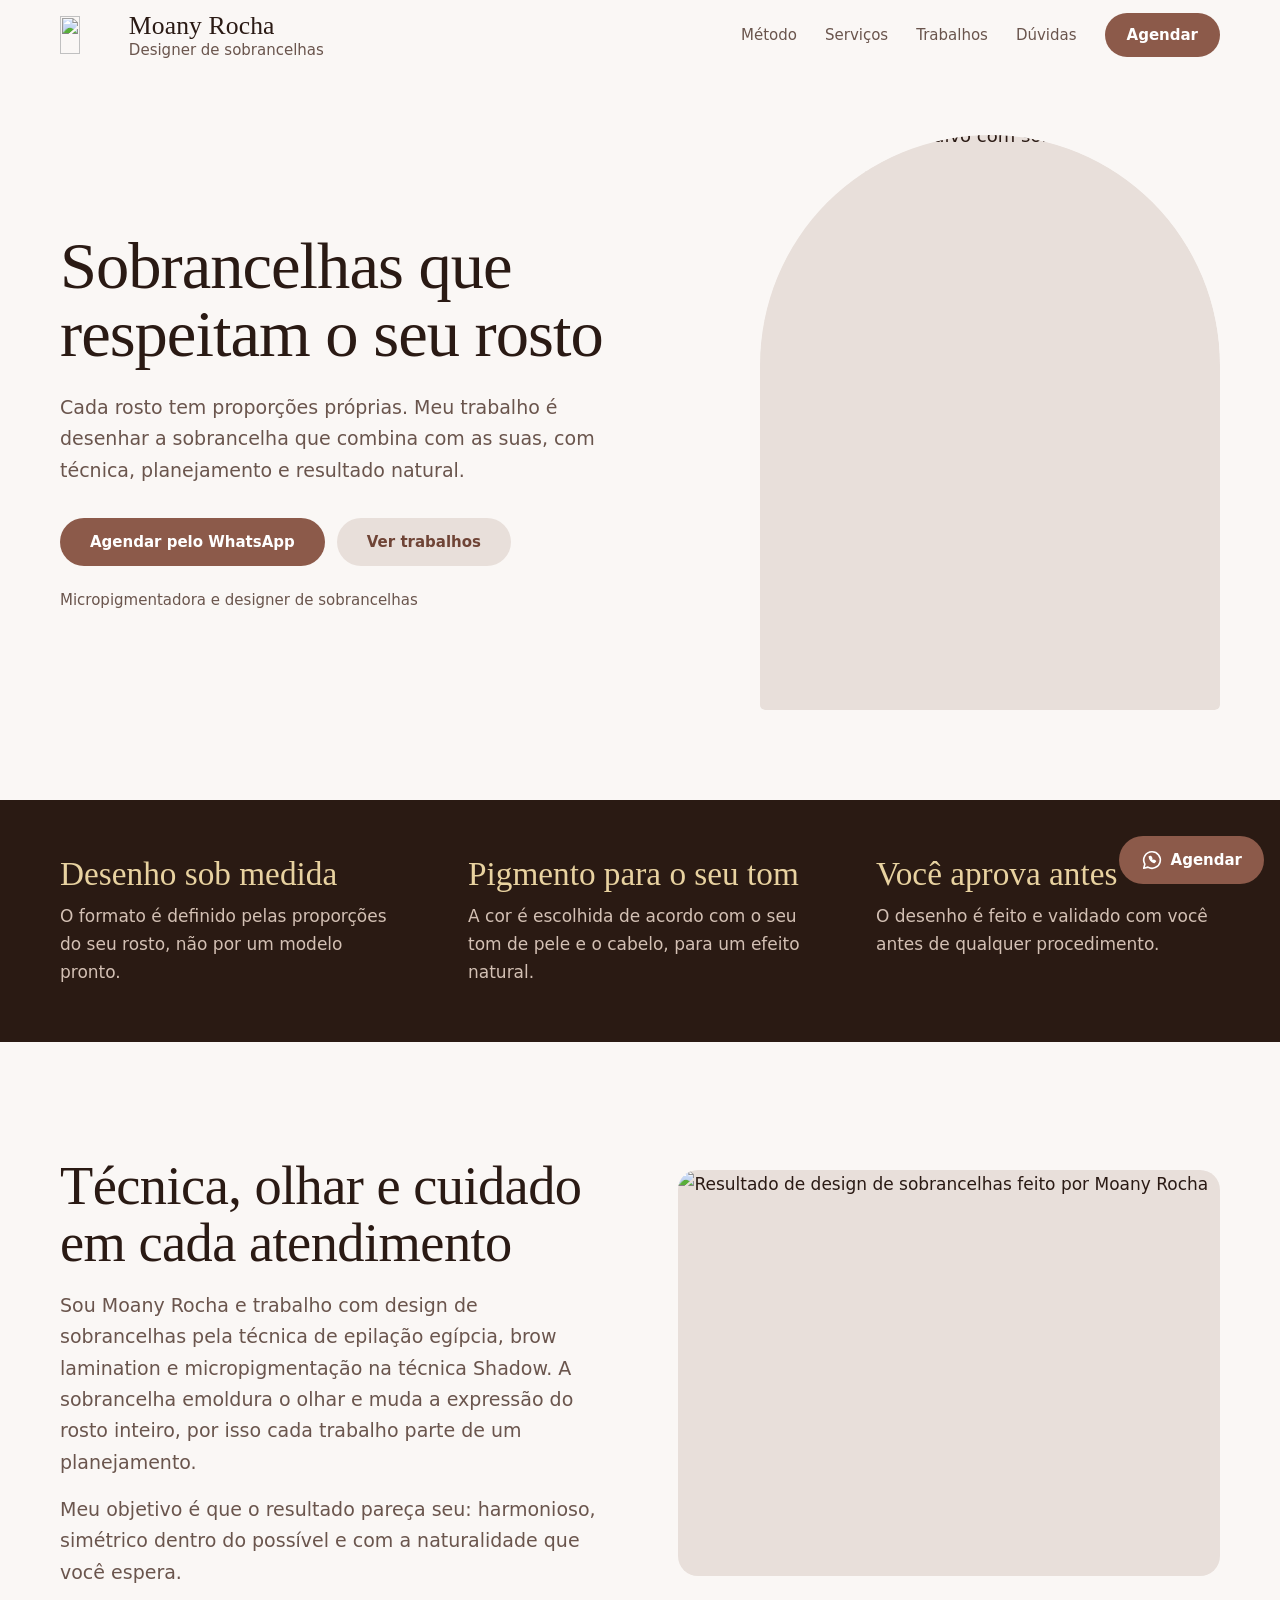
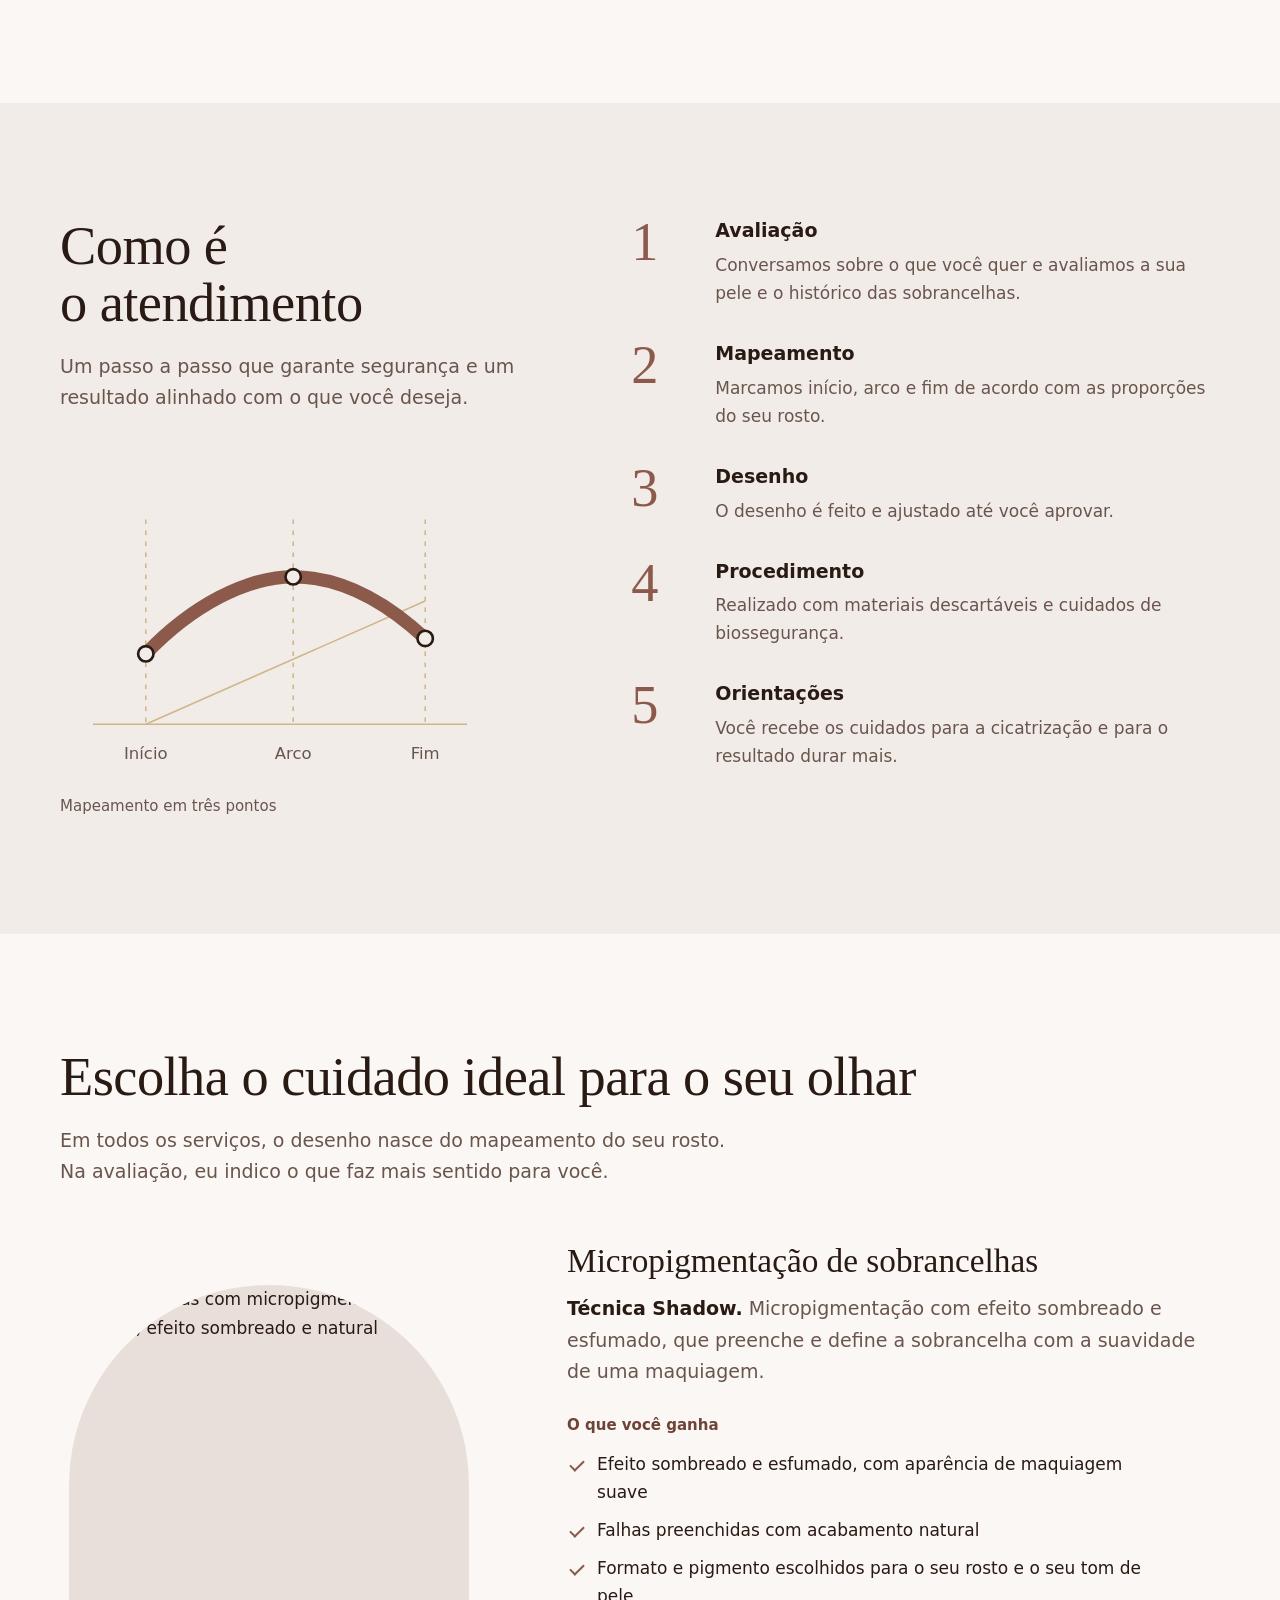
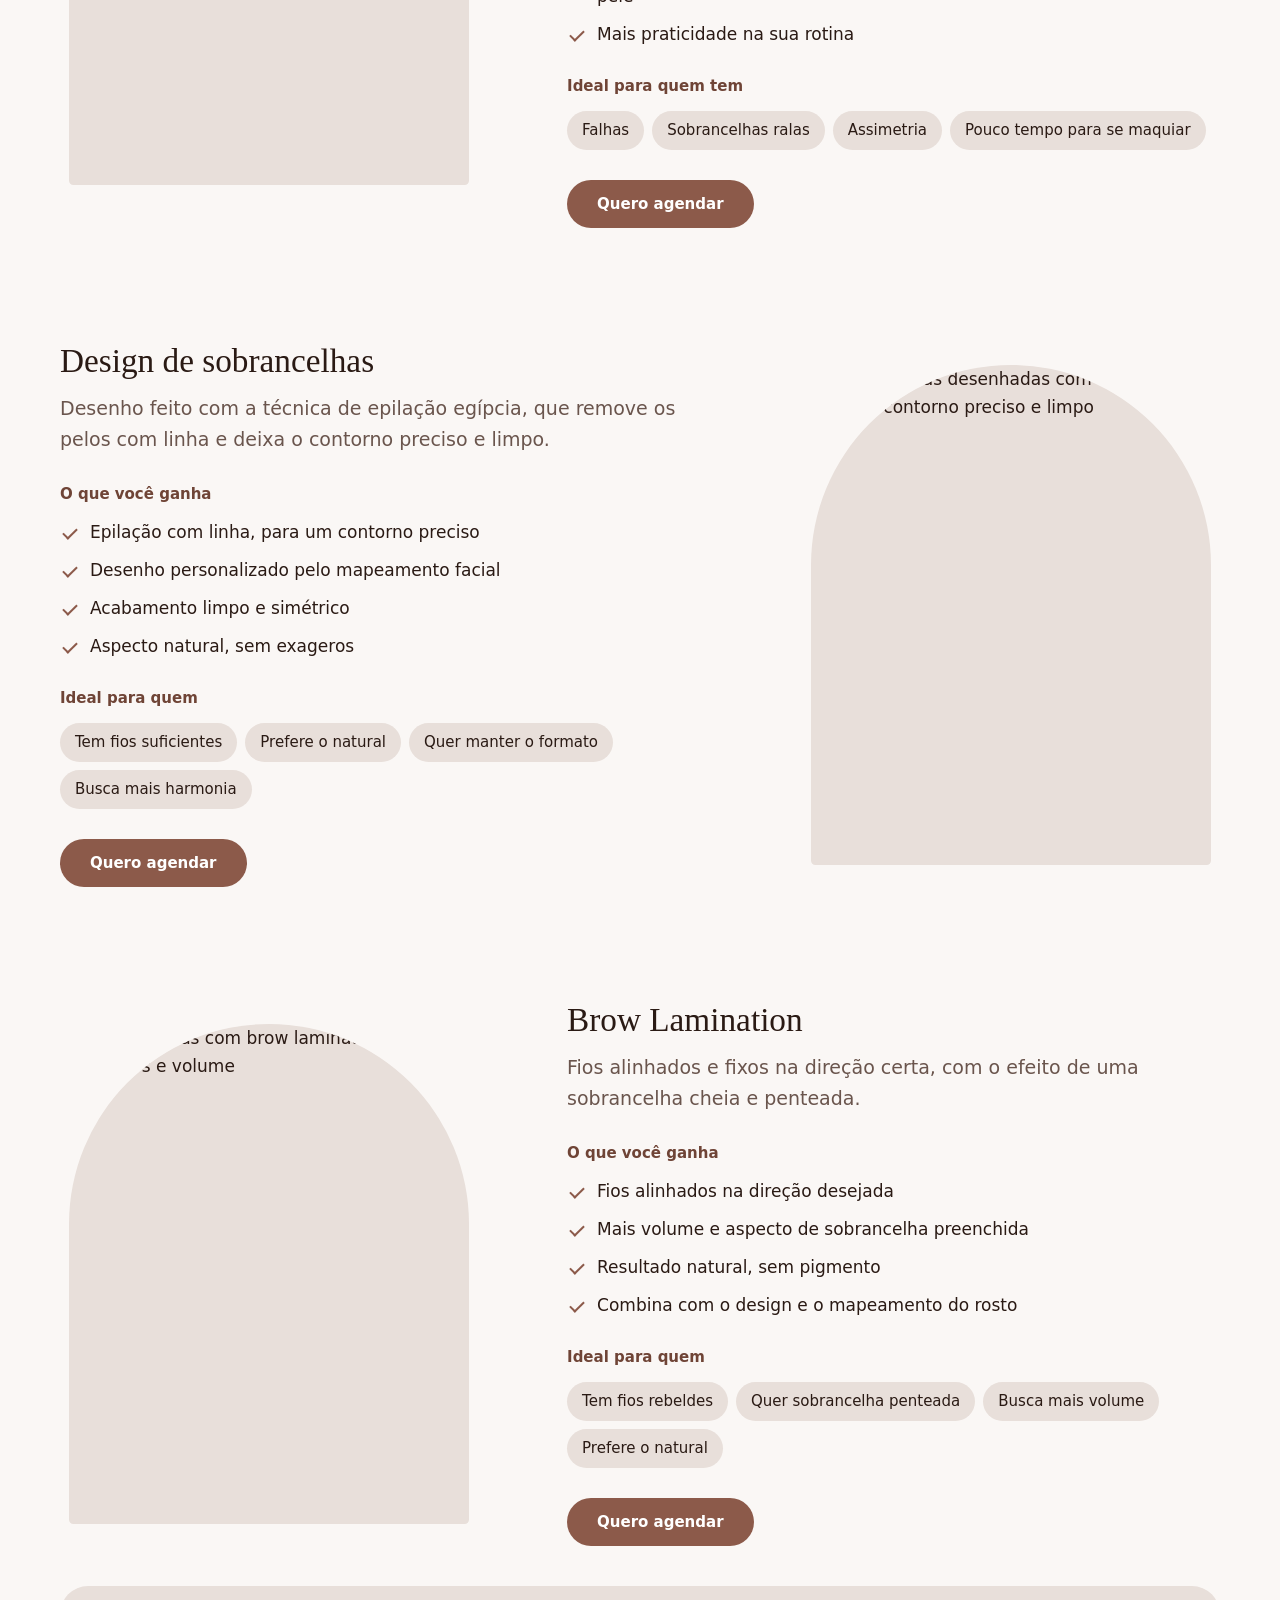
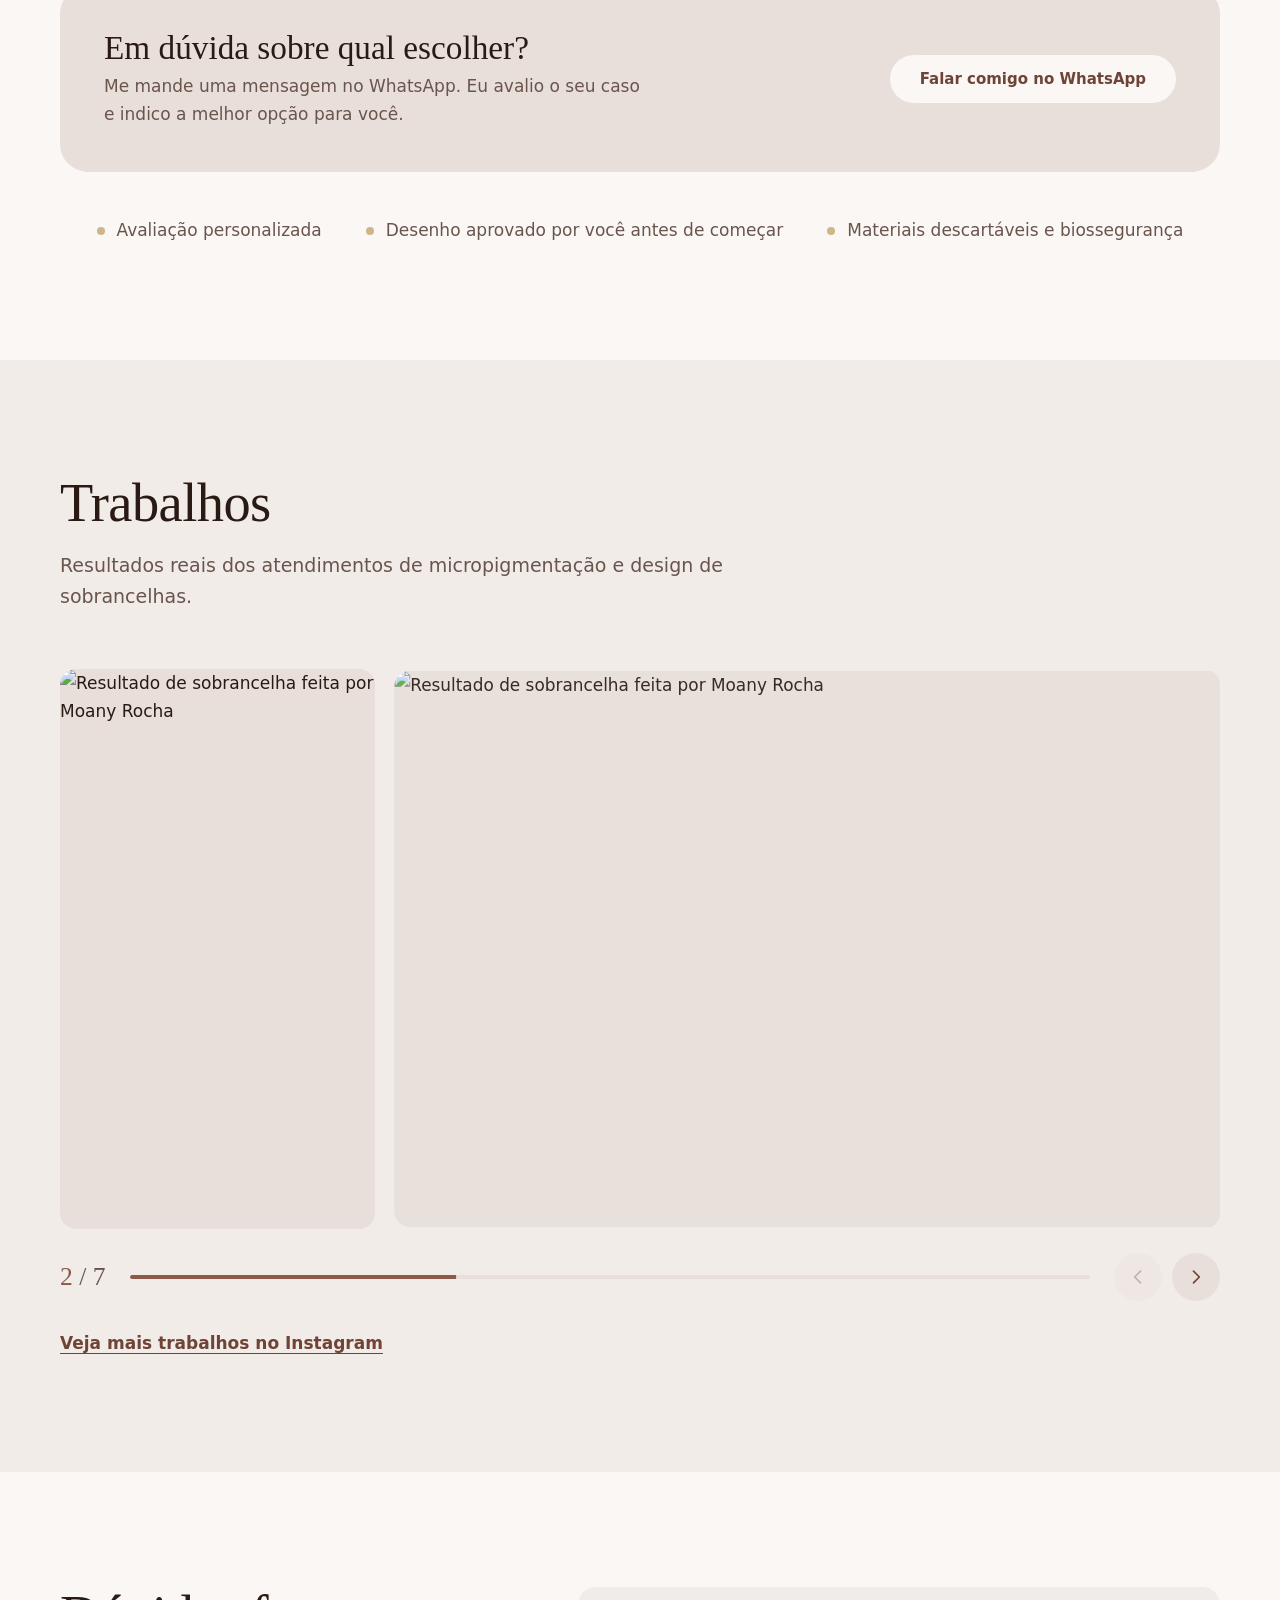
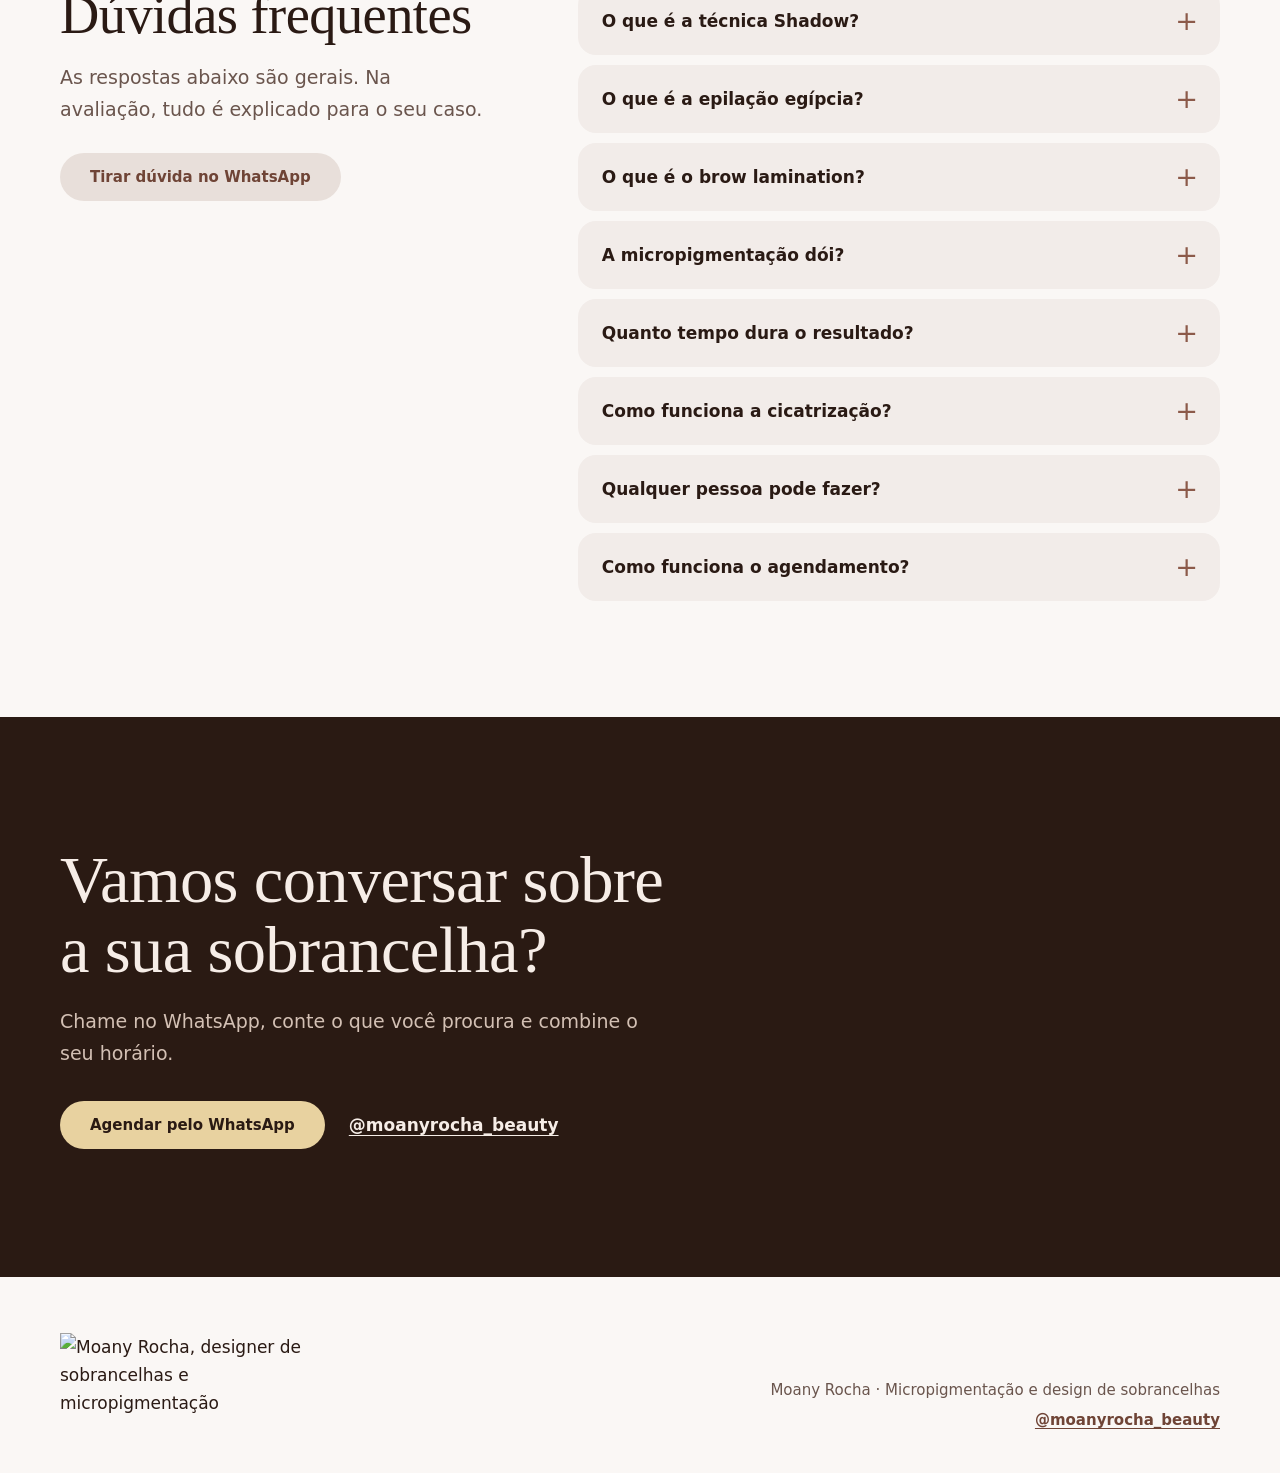
==== commit 3624d3c2: "Remove visible phone number from site Co-authored-by: Copilot <223556219+Copilot@users.noreply.githu" ====
--- a/moabeauty-redesign/index.html
+++ b/moabeauty-redesign/index.html
@@ -318,7 +318,7 @@
           <a class="btn primary" href="https://wa.me/5527988076090?text=Ol%C3%A1%2C%20Moany%21%20Vim%20pelo%20seu%20site%20e%20gostaria%20de%20agendar%20um%20hor%C3%A1rio.">Agendar pelo WhatsApp</a>
           <a class="btn ghost" href="#trabalhos">Ver trabalhos</a>
         </div>
-        <p class="fine">Micropigmentadora e designer de sobrancelhas · <span class="num">(27) 98807-6090</span></p>
+        <p class="fine">Micropigmentadora e designer de sobrancelhas</p>
       </div>
       <figure class="arch hero-photo"><img src="img/trabalho-2.jpg" alt="Cliente de cabelo ruivo com sobrancelhas feitas por Moany Rocha" width="720" height="1280" fetchpriority="high" decoding="async"></figure>
     </div>
@@ -526,7 +526,7 @@
   <section id="contato" class="cocoa cta-sec">
     <div class="wrap cta">
       <h2>Vamos conversar sobre a sua sobrancelha?</h2>
-      <p>Chame no WhatsApp, conte o que você procura e combine o seu horário. <span class="num">(27) 98807-6090</span></p>
+      <p>Chame no WhatsApp, conte o que você procura e combine o seu horário.</p>
       <div class="cta-actions">
         <a class="btn gold" href="https://wa.me/5527988076090?text=Ol%C3%A1%2C%20Moany%21%20Vim%20pelo%20seu%20site%20e%20gostaria%20de%20agendar%20um%20hor%C3%A1rio.">Agendar pelo WhatsApp</a>
         <a href="https://www.instagram.com/moanyrocha_beauty/">@moanyrocha_beauty</a>
